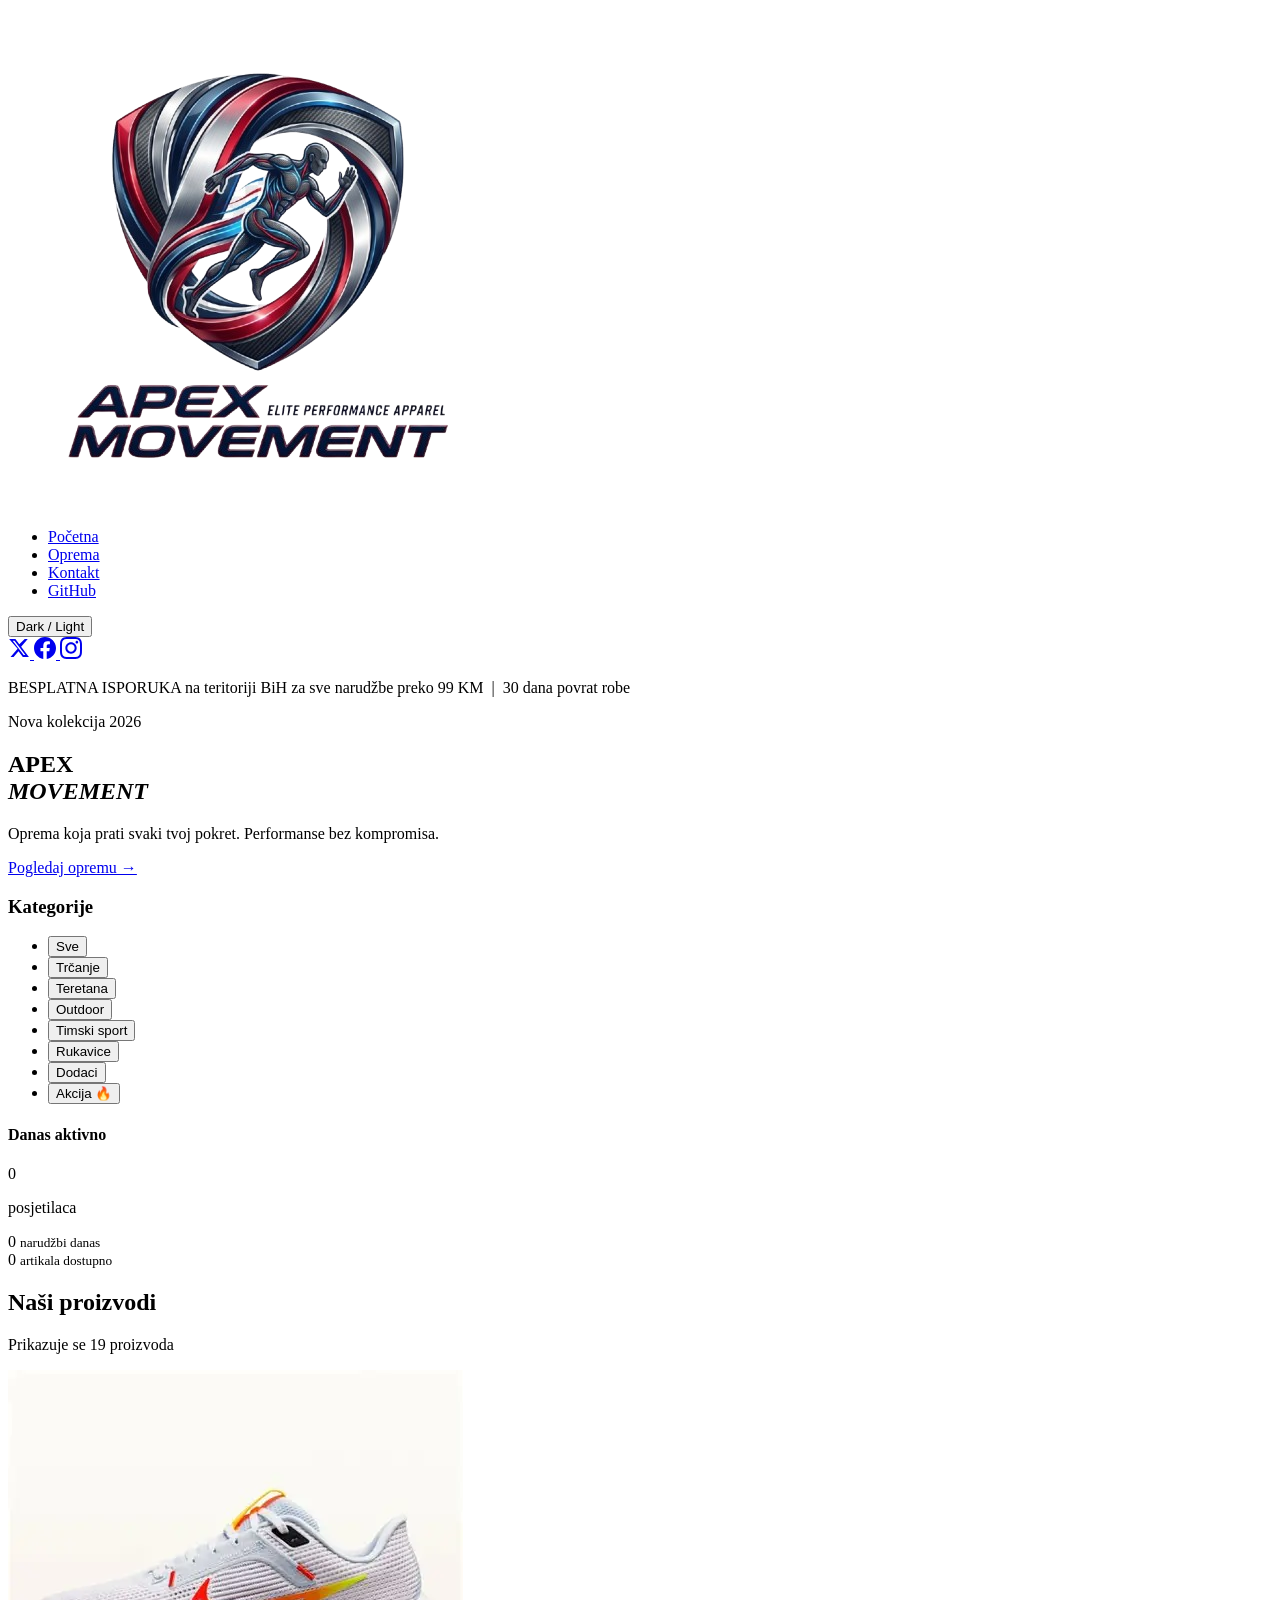
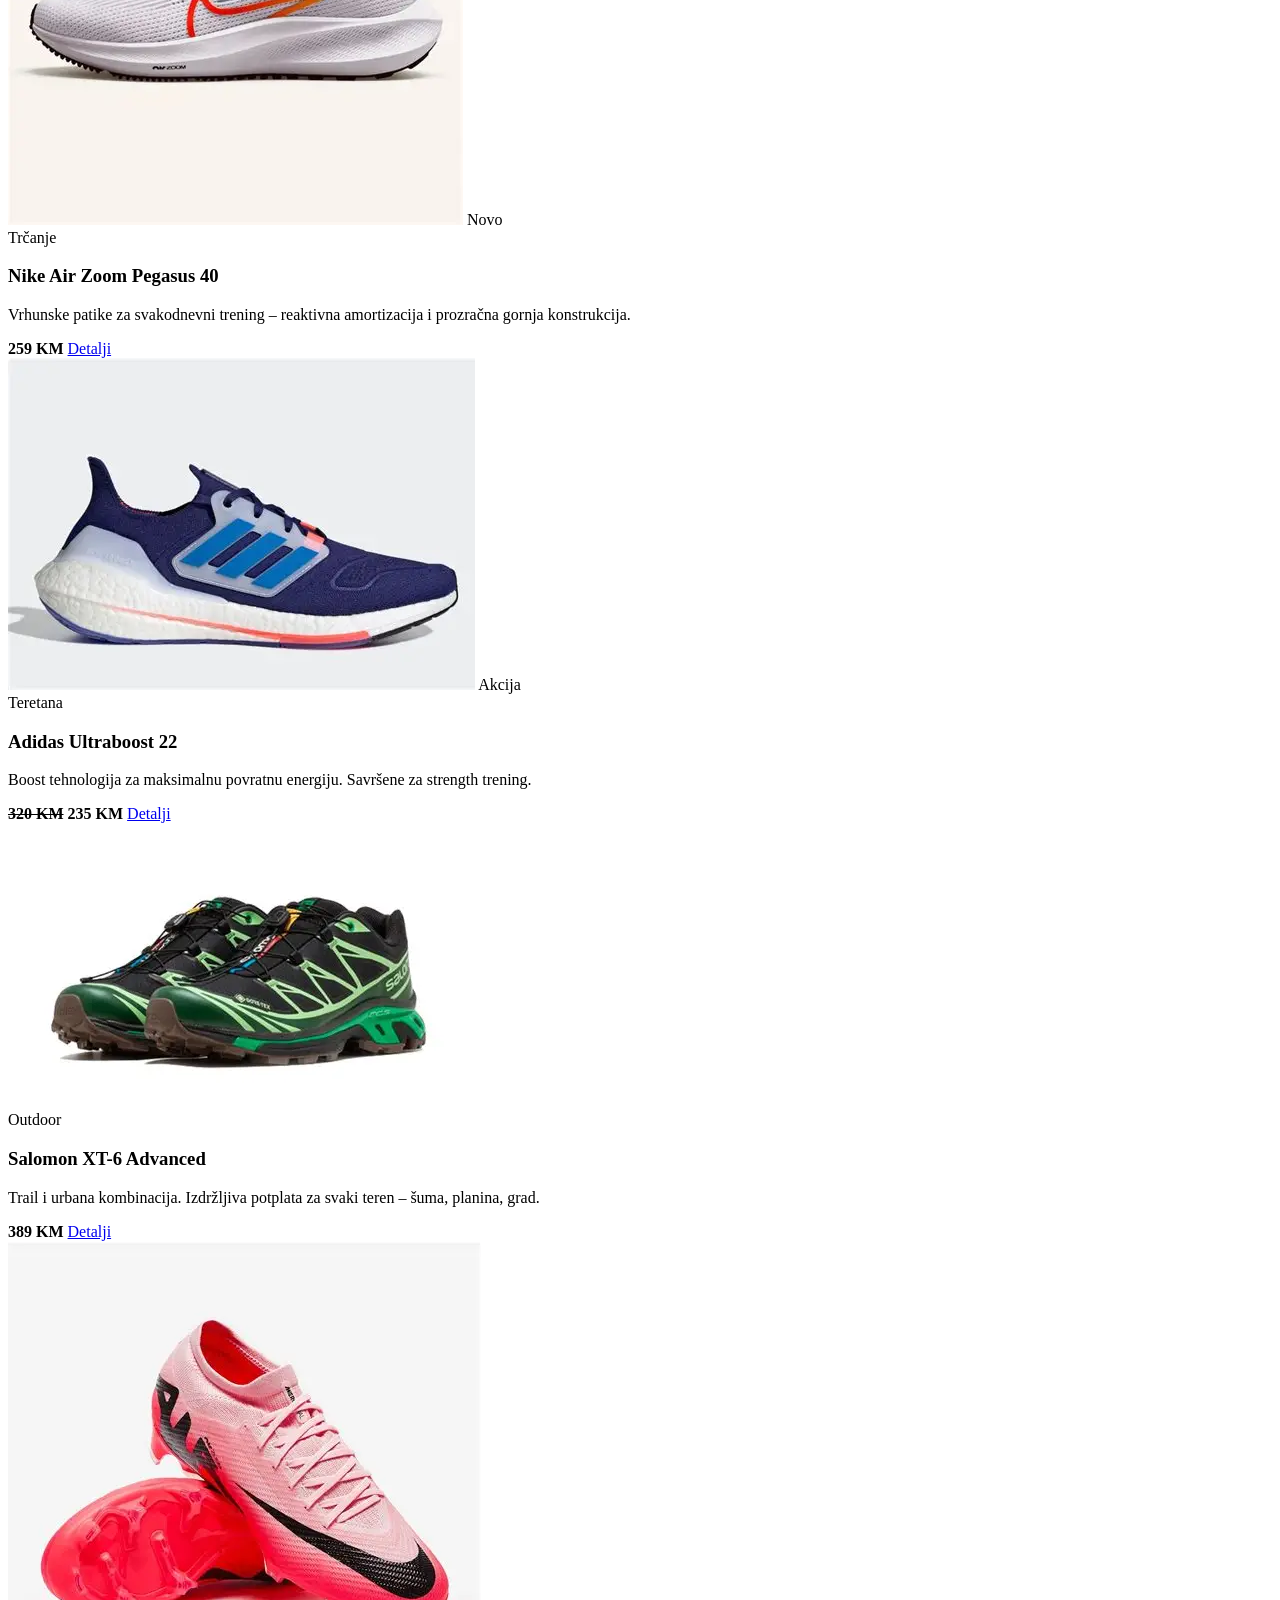
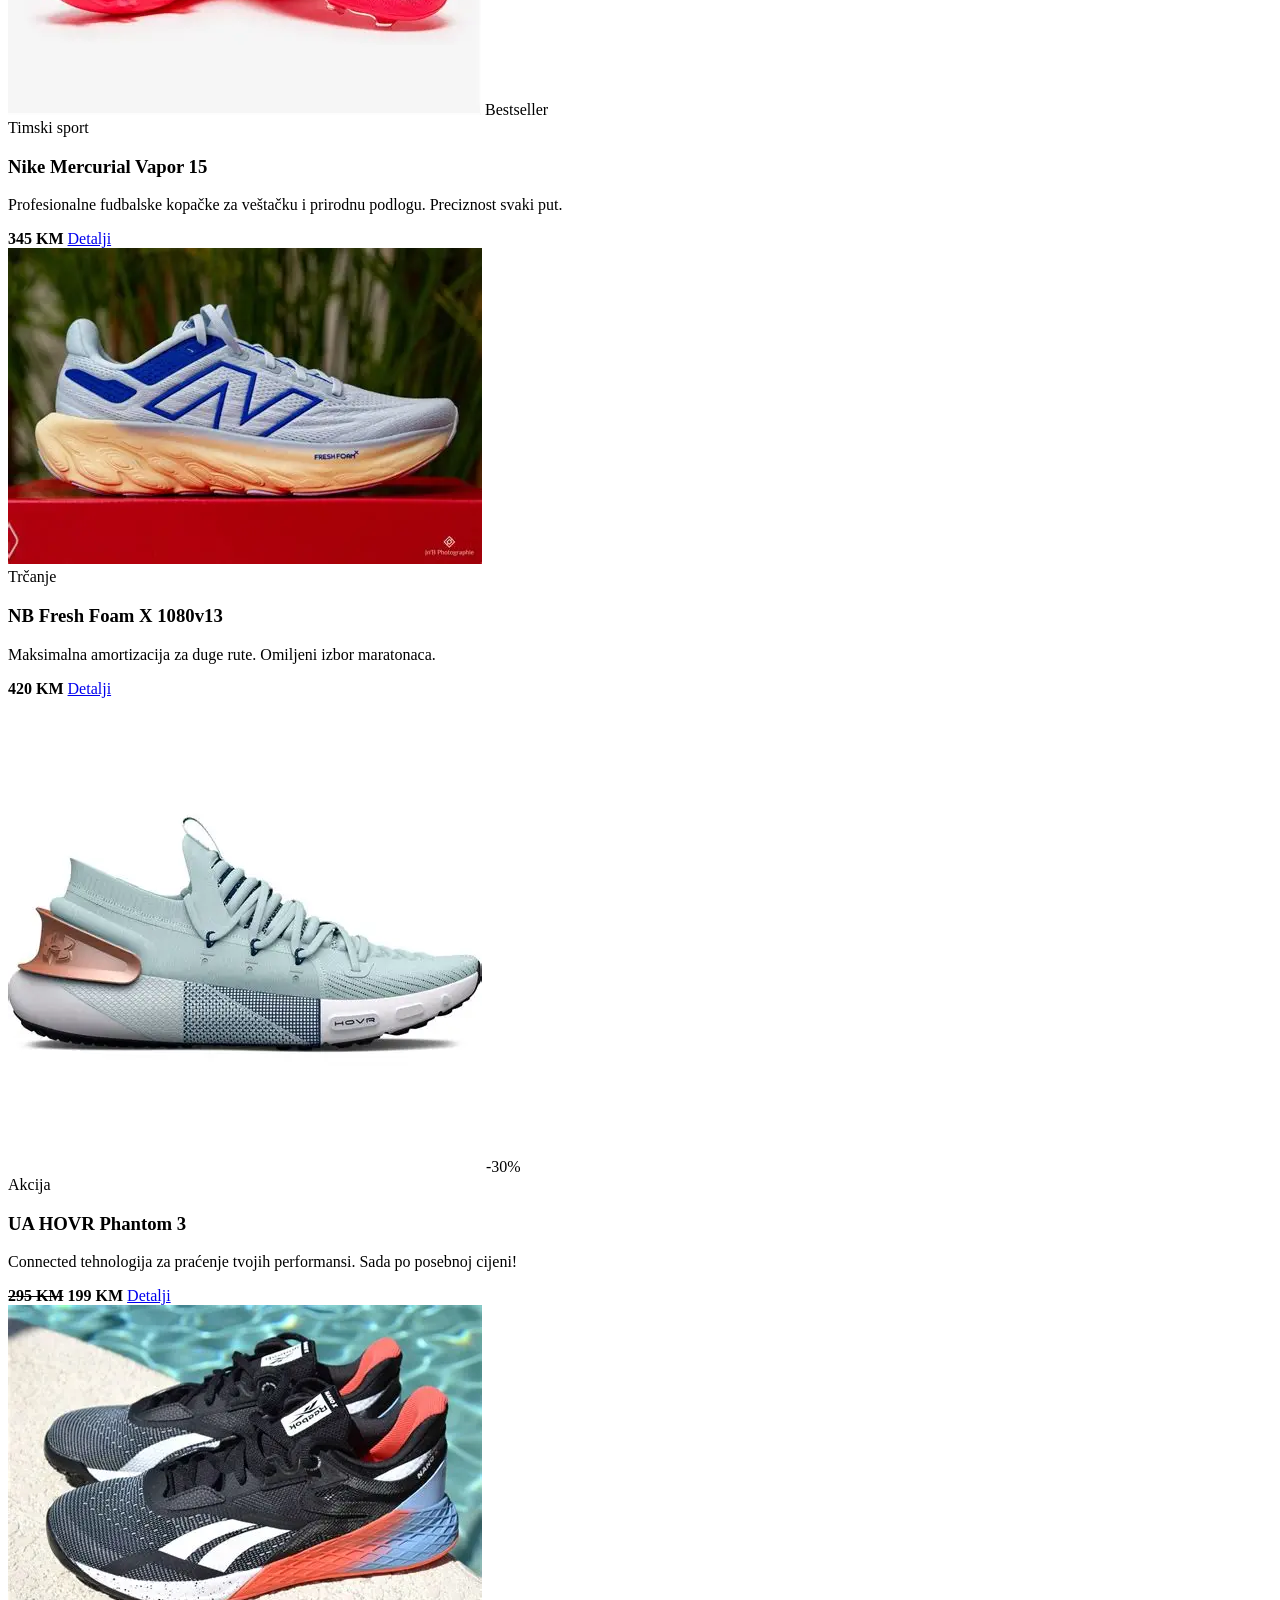
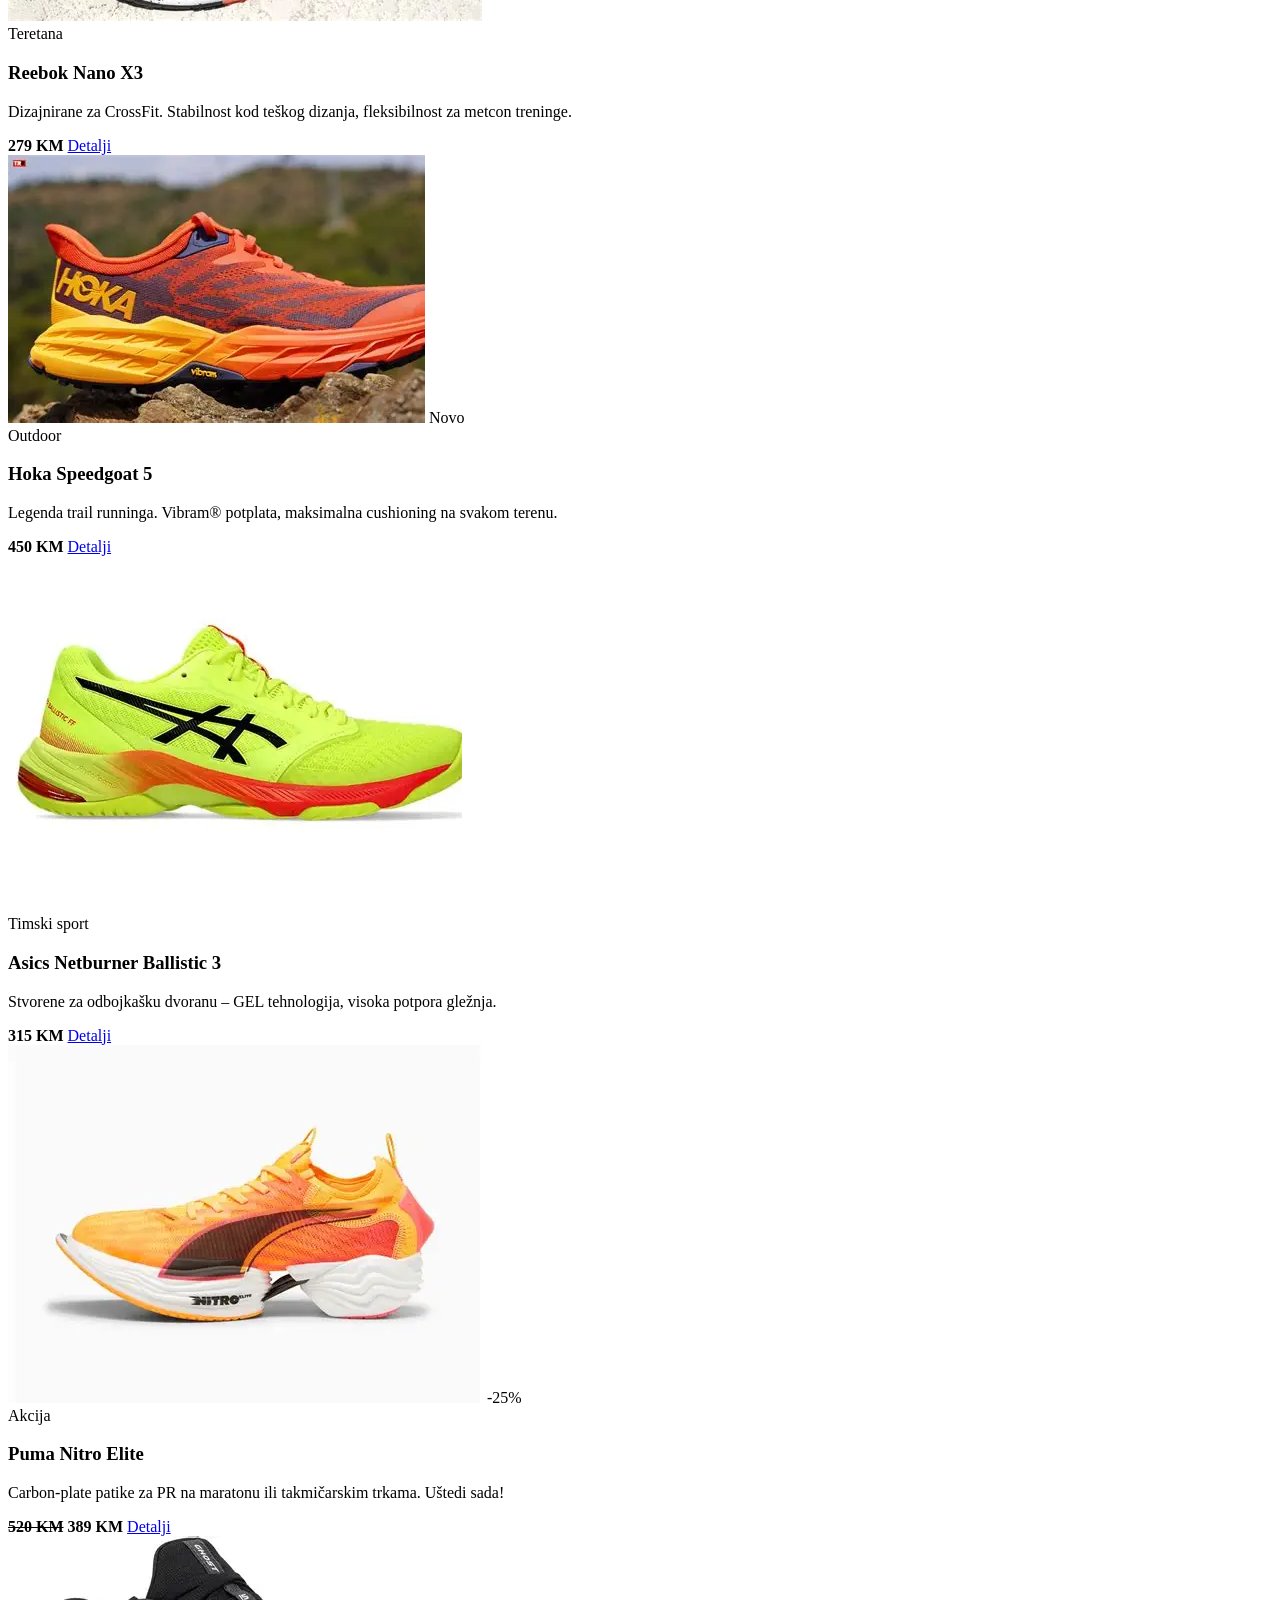
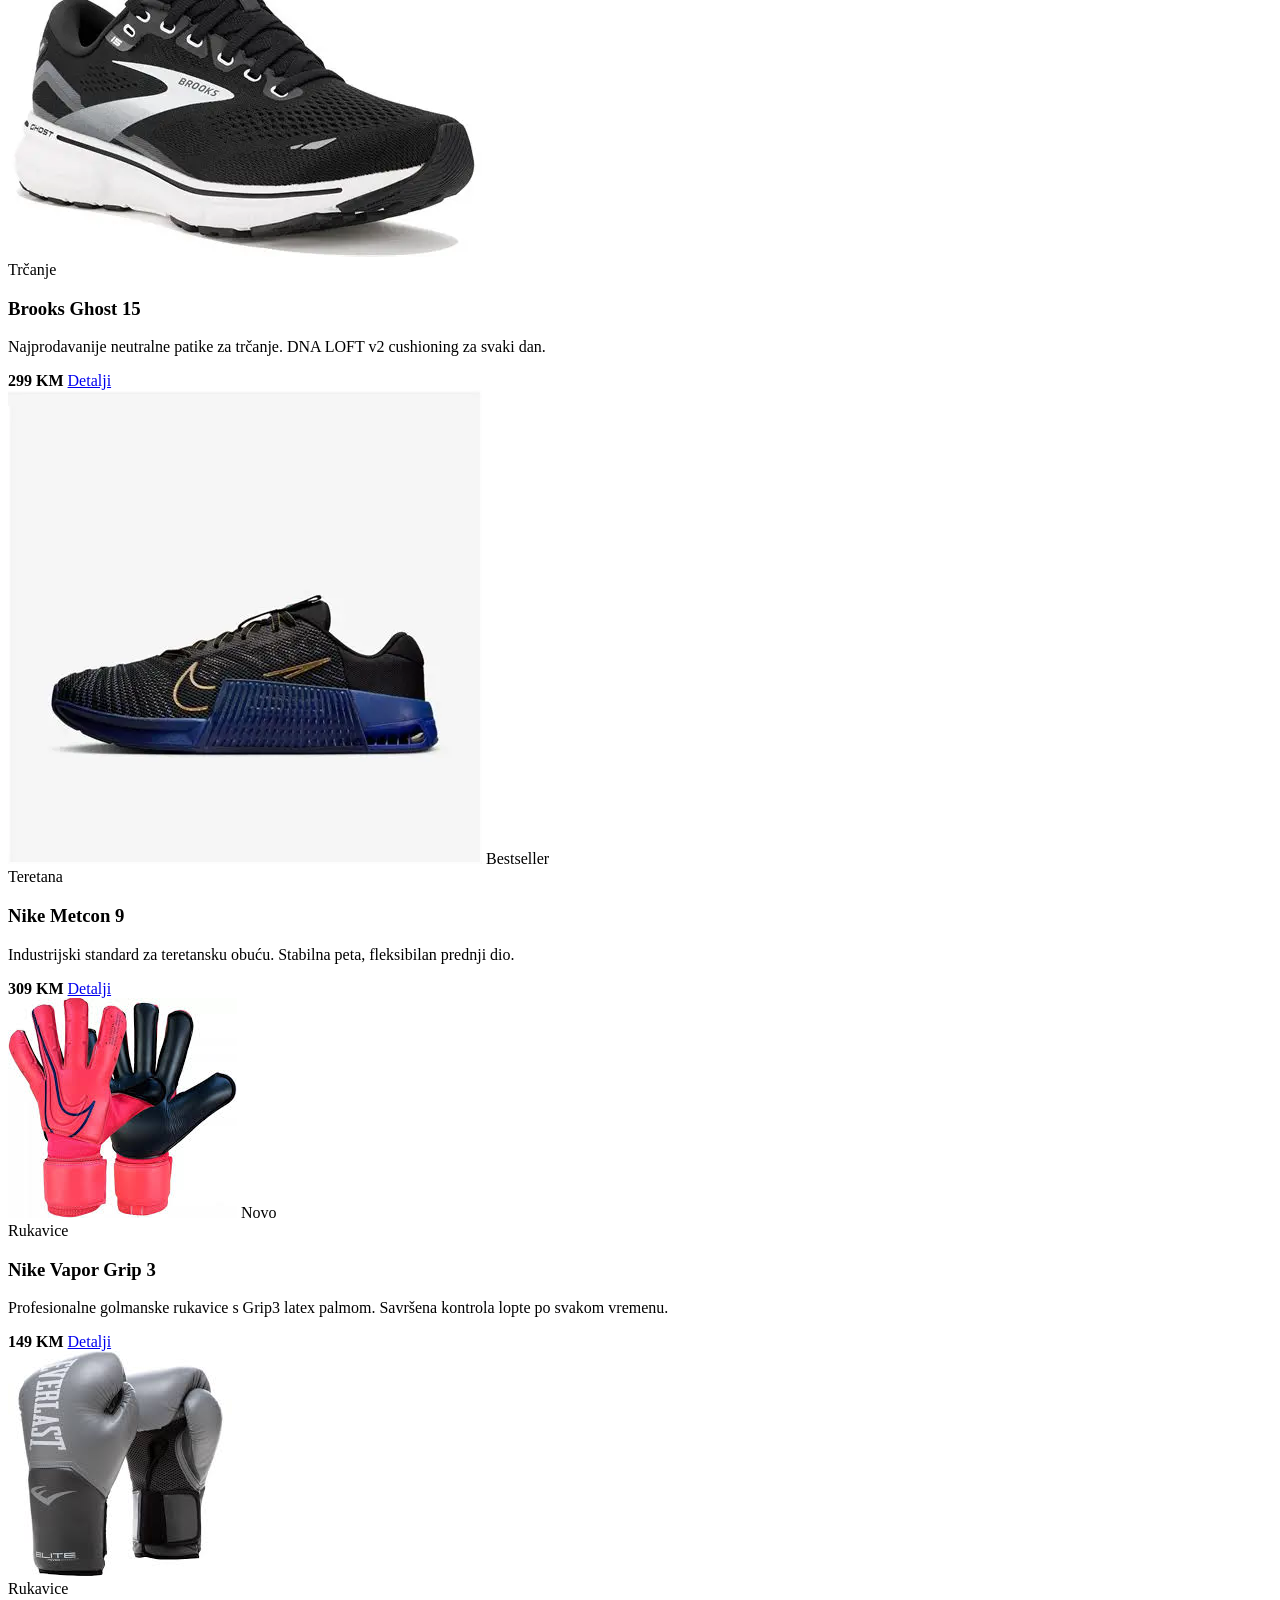
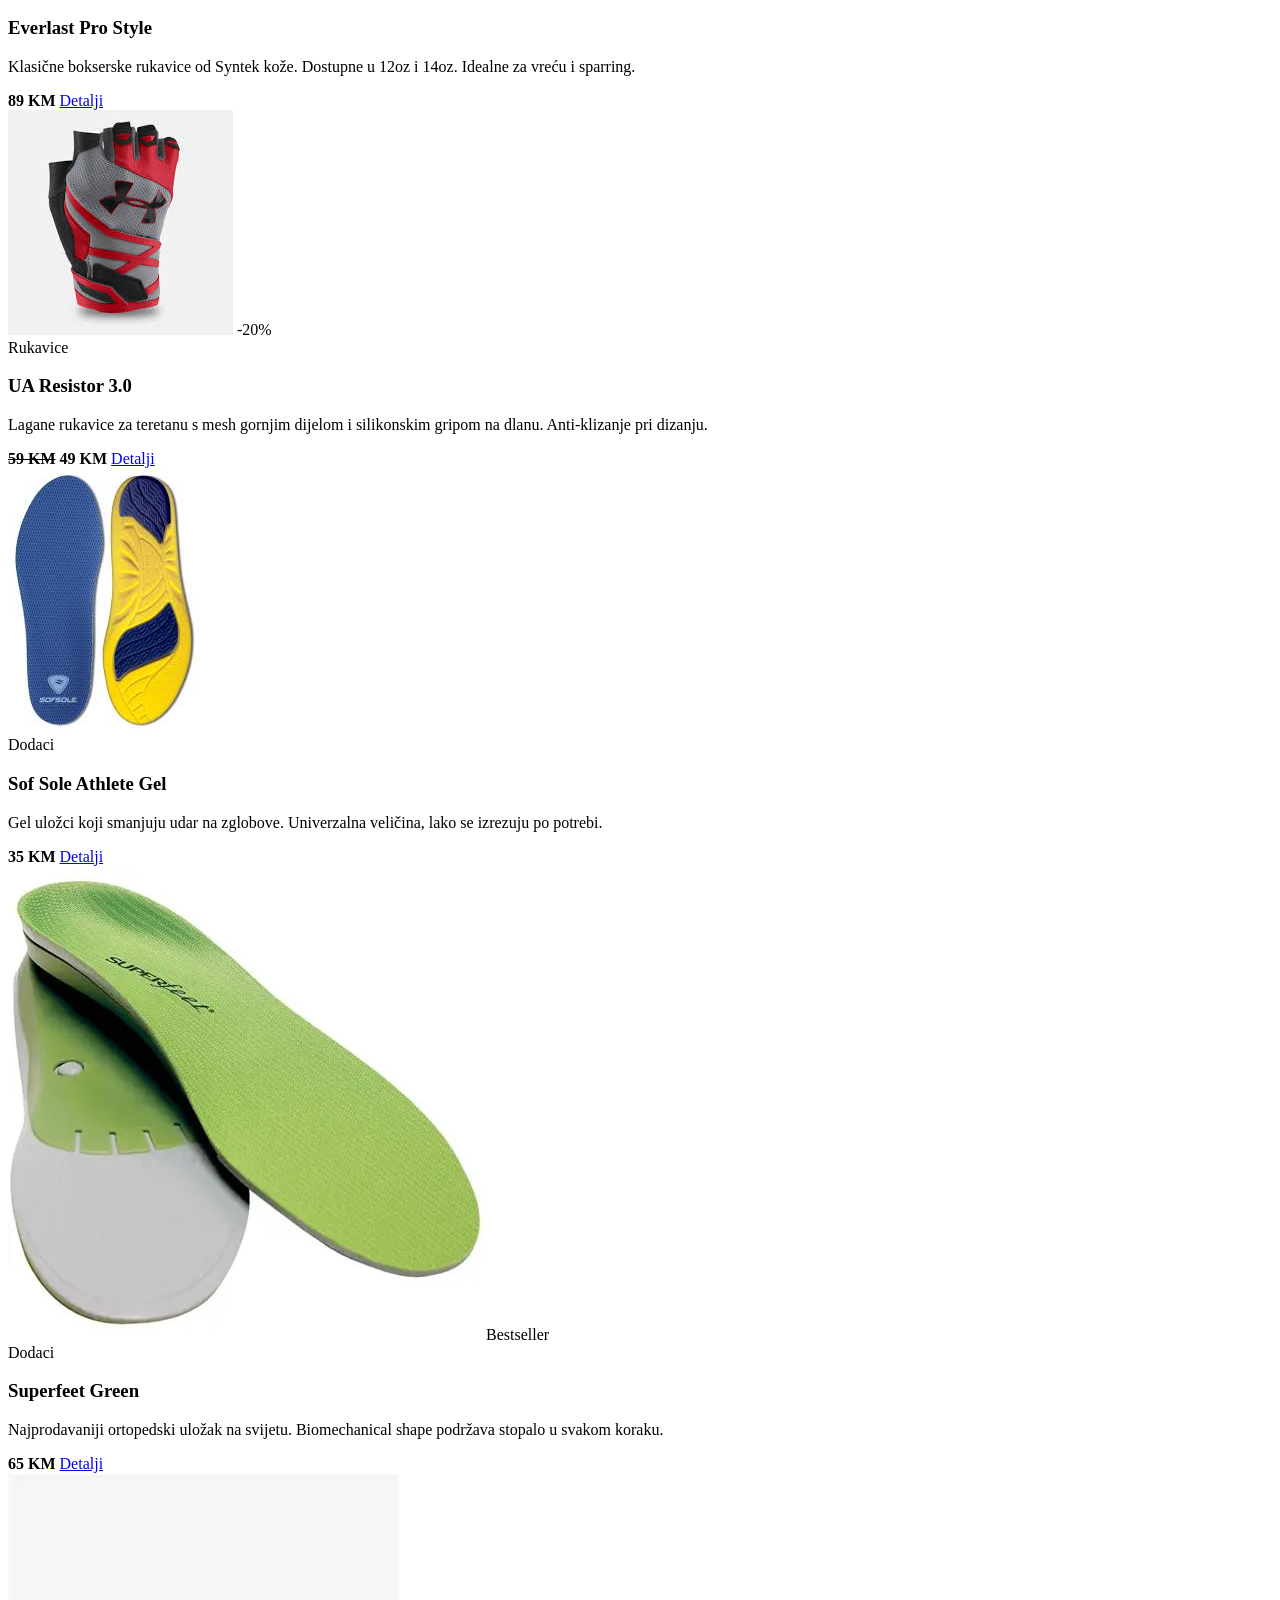
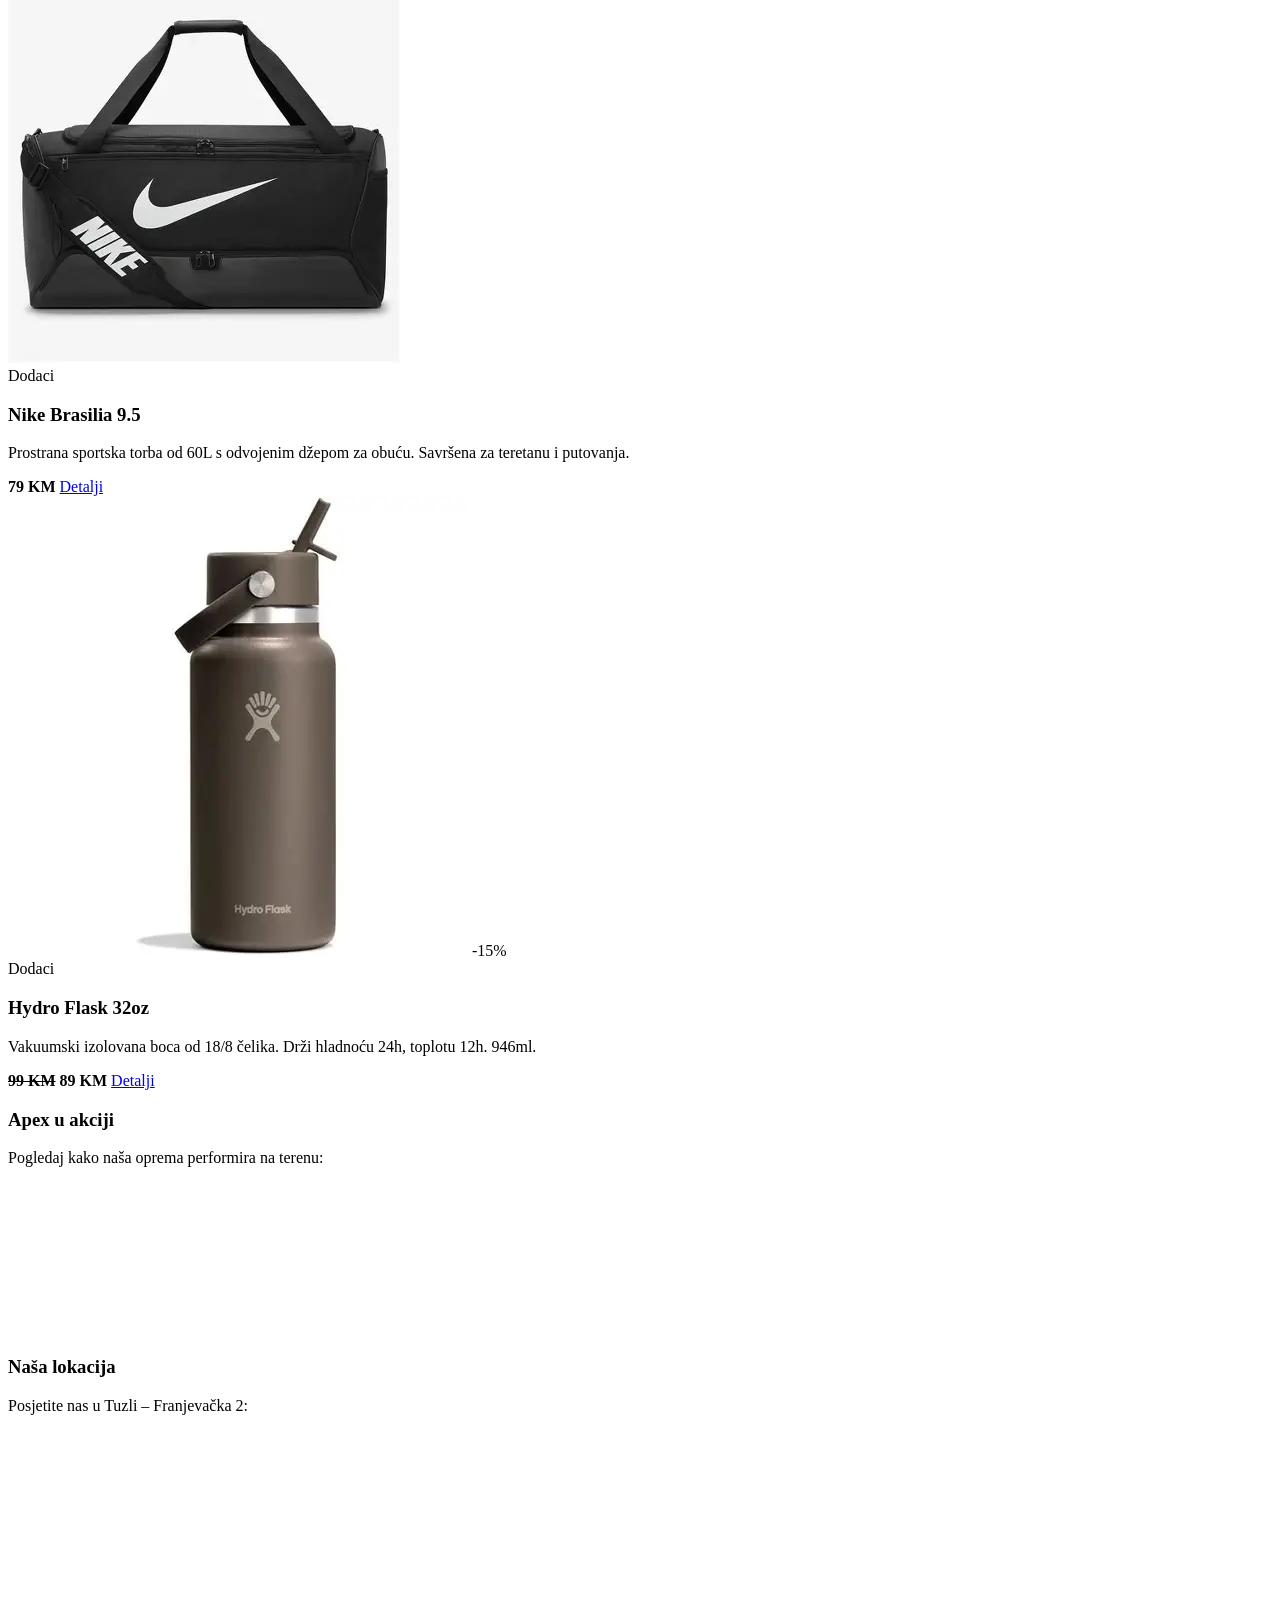
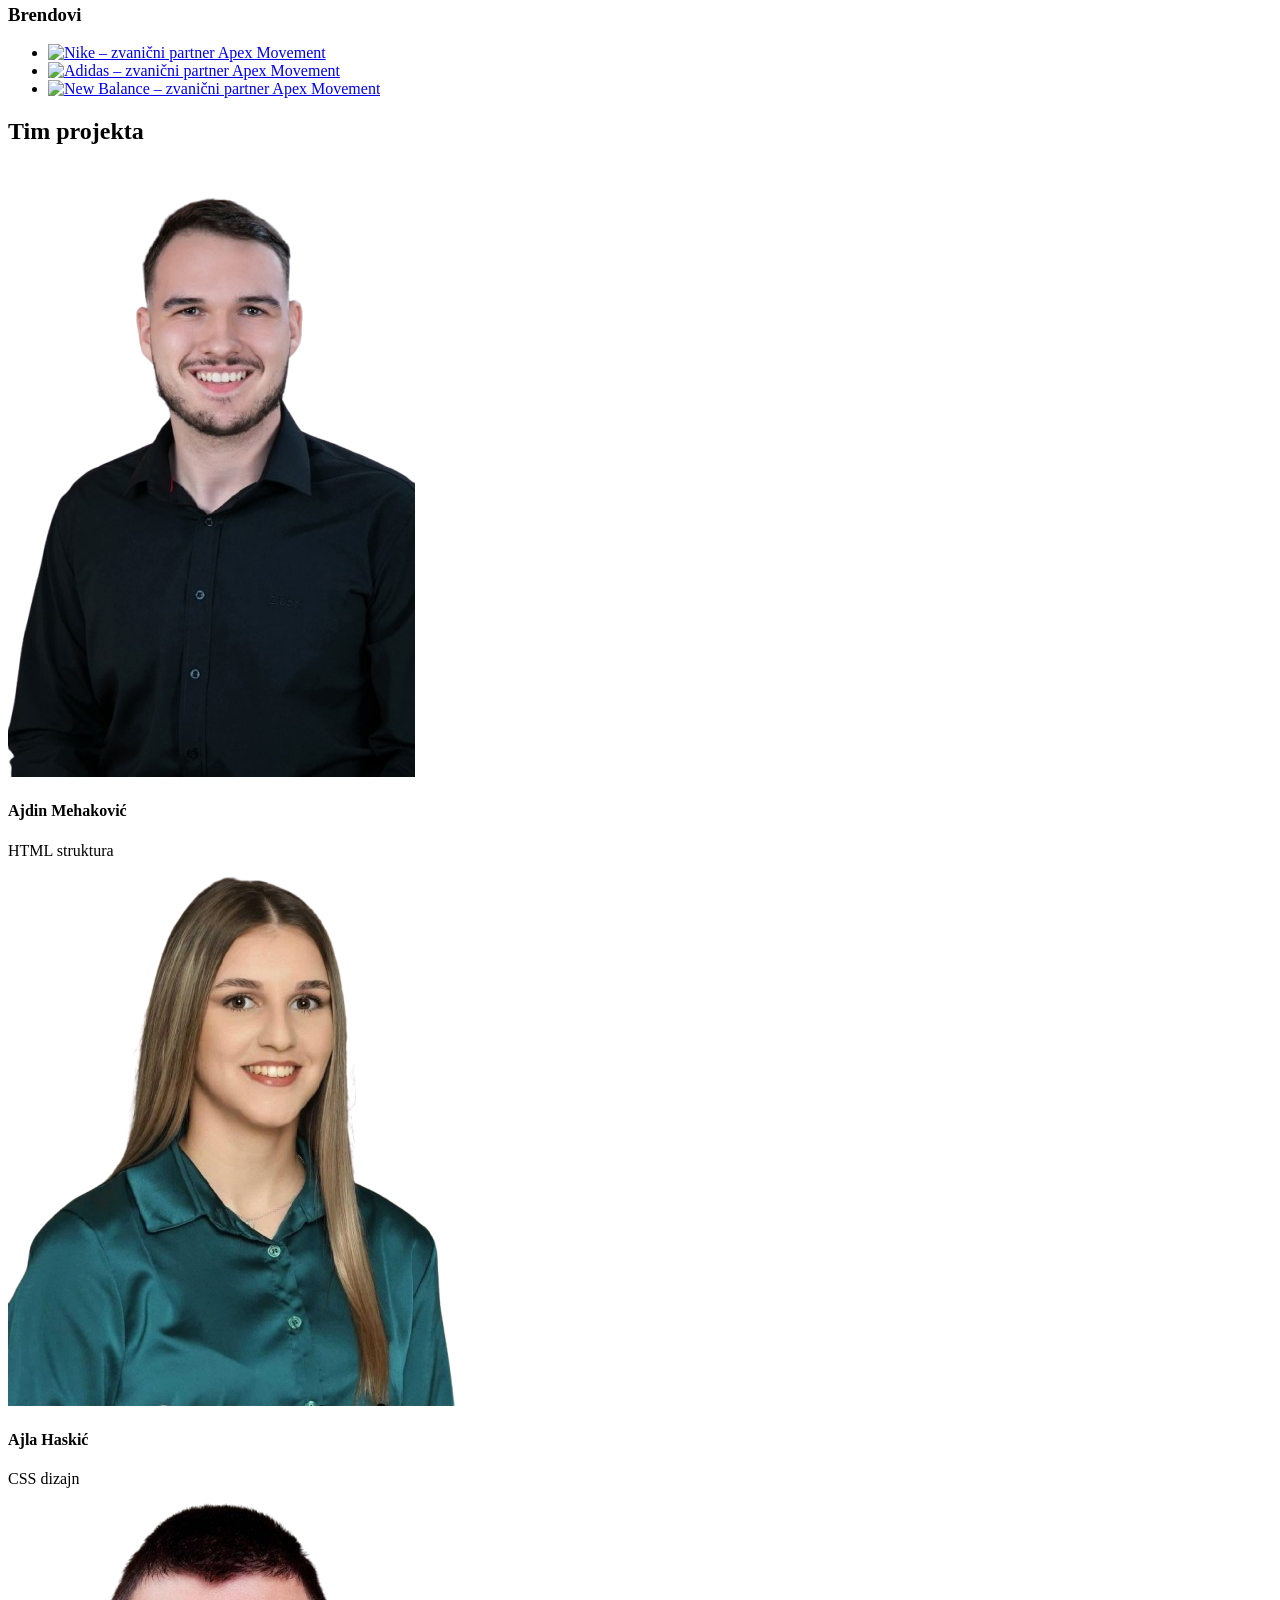
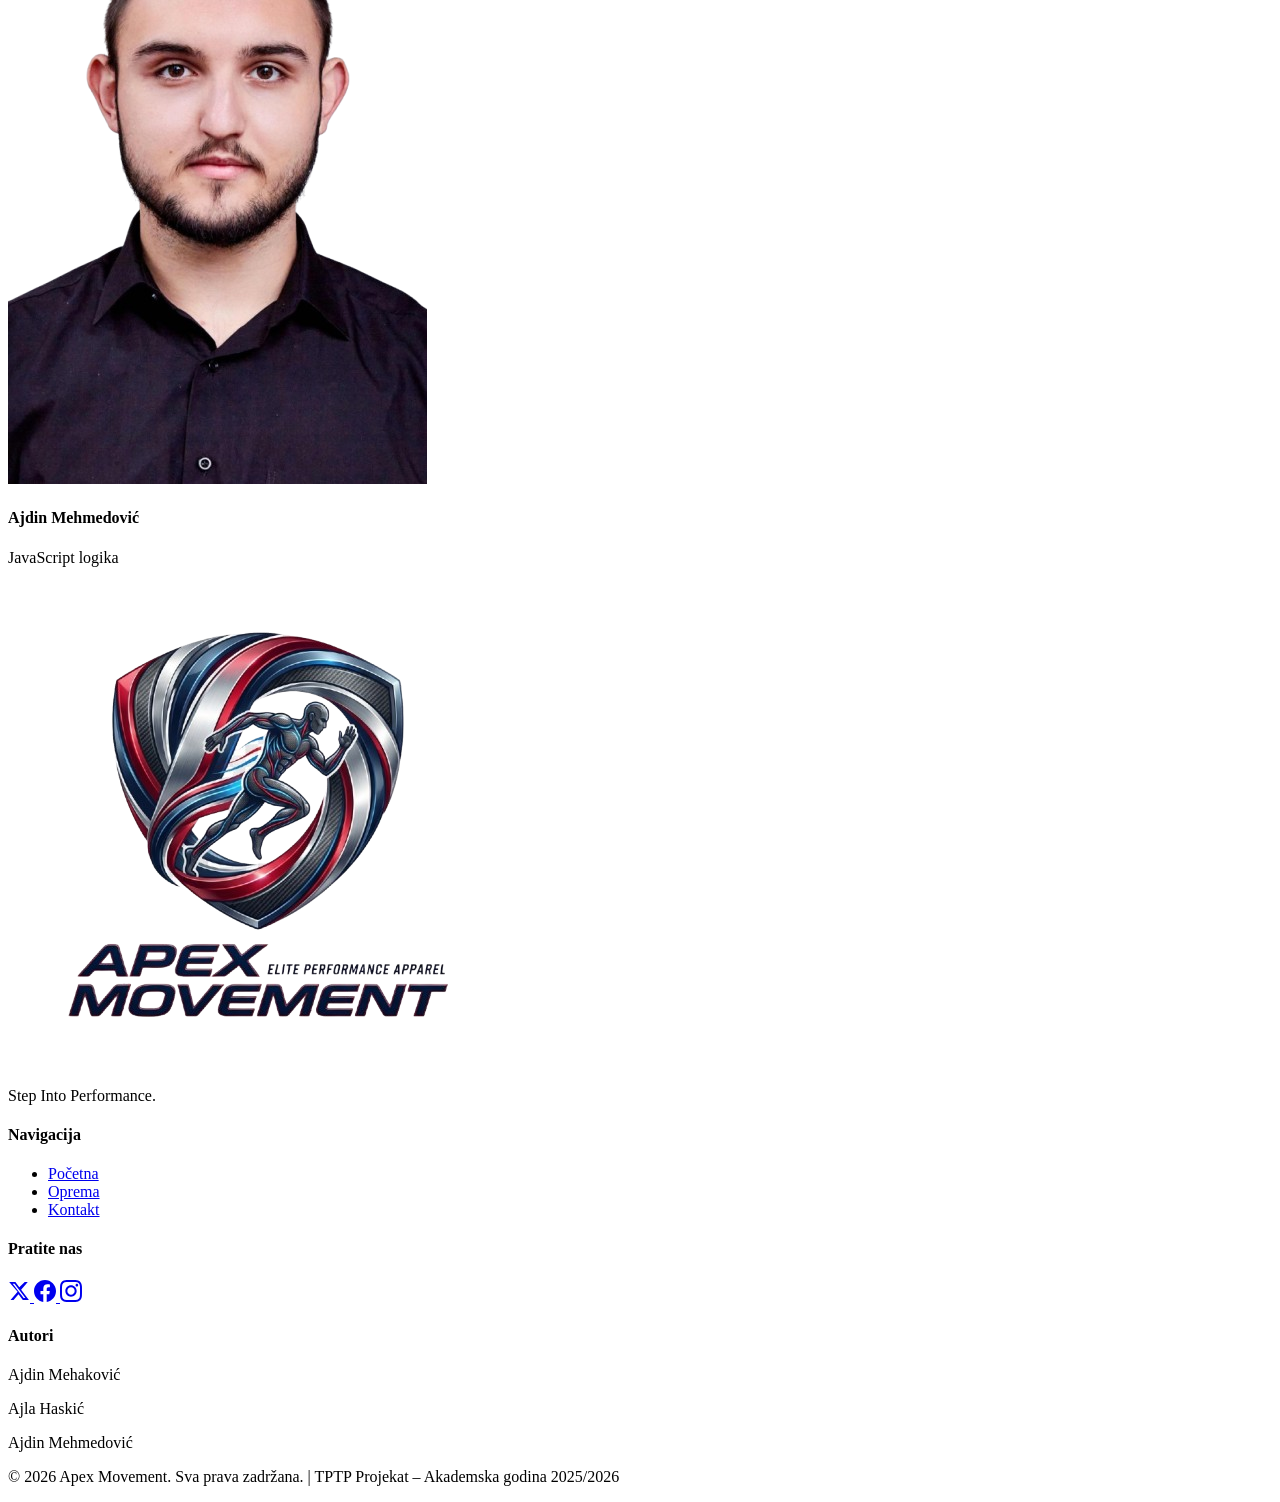
==== index.html @ 63f354a7 "uradjena html stranica index, dodao sam header, footer, kao i glavne kartice sa odgovarajucim slikam" ====
<!DOCTYPE html>
<html lang="bs">
  <head>
    <meta charset="UTF-8" />
    <meta name="viewport" content="width=device-width, initial-scale=1.0" />
    <title>Apex Movement – Sportska Oprema</title>
    <link rel="stylesheet" href="css/tptpstil.css" />
    <link href="https://fonts.googleapis.com/css2?family=Barlow+Condensed:wght@400;600;700;900&family=Barlow:wght@300;400;500&display=swap" rel="stylesheet" />
  </head>
  <body>

    <!-- ===== HEADER ===== -->
<header class="zaglavlje" id="vrh">
  <div class="logo">
    <a href="index.html">
      <img src="images/logo_apex.png" alt="Apex Movement logo – sportska oprema" />
    </a>
  </div>
  <nav class="glavni-meni" aria-label="Glavna navigacija">
    <ul>
      <li><a href="index.html" class="aktivan">Početna</a></li>
      <li><a href="sadrzaj.html">Oprema</a></li>
      <li><a href="kontakti.html">Kontakt</a></li>
      <li><a href="https://github.com/ajdinmehakovic-cpu/Grupa7_TPTP_projekat" target="_blank" rel="noopener" class="github-link">GitHub</a></li>
    </ul>
  </nav>
  <div class="zaglavlje-desno">
    <button id="dark-mode-toggle" aria-label="Prebaci tamni/svjetli mod">Dark / Light</button>
    <!-- HEADER social -->
<div class="social">
  <a href="https://twitter.com" target="_blank" rel="noopener" aria-label="Twitter">
    <svg width="22" height="22" viewBox="0 0 24 24" fill="currentColor"><path d="M18.244 2.25h3.308l-7.227 8.26 8.502 11.24H16.17l-4.714-6.231-5.401 6.231H2.744l7.733-8.835L1.254 2.25H8.08l4.259 5.629L18.244 2.25zm-1.161 17.52h1.833L7.084 4.126H5.117z"/></svg>
  </a>
  <a href="https://www.facebook.com" target="_blank" rel="noopener" aria-label="Facebook">
    <svg width="22" height="22" viewBox="0 0 24 24" fill="currentColor"><path d="M24 12.073C24 5.405 18.627 0 12 0S0 5.405 0 12.073C0 18.1 4.388 23.094 10.125 24v-8.437H7.078v-3.49h3.047V9.41c0-3.025 1.792-4.697 4.533-4.697 1.312 0 2.686.236 2.686.236v2.97h-1.513c-1.491 0-1.956.93-1.956 1.886v2.267h3.328l-.532 3.49h-2.796V24C19.612 23.094 24 18.1 24 12.073z"/></svg>
  </a>
  <a href="https://www.instagram.com" target="_blank" rel="noopener" aria-label="Instagram">
    <svg width="22" height="22" viewBox="0 0 24 24" fill="currentColor"><path d="M12 2.163c3.204 0 3.584.012 4.85.07 3.252.148 4.771 1.691 4.919 4.919.058 1.265.069 1.645.069 4.849 0 3.205-.012 3.584-.069 4.849-.149 3.225-1.664 4.771-4.919 4.919-1.266.058-1.644.07-4.85.07-3.204 0-3.584-.012-4.849-.07-3.26-.149-4.771-1.699-4.919-4.92-.058-1.265-.07-1.644-.07-4.849 0-3.204.013-3.583.07-4.849.149-3.227 1.664-4.771 4.919-4.919 1.266-.057 1.645-.069 4.849-.069zm0-2.163c-3.259 0-3.667.014-4.947.072-4.358.2-6.78 2.618-6.98 6.98-.059 1.281-.073 1.689-.073 4.948 0 3.259.014 3.668.072 4.948.2 4.358 2.618 6.78 6.98 6.98 1.281.058 1.689.072 4.948.072 3.259 0 3.668-.014 4.948-.072 4.354-.2 6.782-2.618 6.979-6.98.059-1.28.073-1.689.073-4.948 0-3.259-.014-3.667-.072-4.947-.196-4.354-2.617-6.78-6.979-6.98-1.281-.059-1.69-.073-4.949-.073zm0 5.838c-3.403 0-6.162 2.759-6.162 6.162s2.759 6.163 6.162 6.163 6.162-2.759 6.162-6.163c0-3.403-2.759-6.162-6.162-6.162zm0 10.162c-2.209 0-4-1.79-4-4 0-2.209 1.791-4 4-4s4 1.791 4 4c0 2.21-1.791 4-4 4zm6.406-11.845c-.796 0-1.441.645-1.441 1.44s.645 1.44 1.441 1.44c.795 0 1.439-.645 1.439-1.44s-.644-1.44-1.439-1.44z"/></svg>
  </a>
</div>
  </div>
</header>

    <!-- ===== ISPORUKA BANNER ===== -->
    <div class="isporuka" role="banner">
      <p> BESPLATNA ISPORUKA na teritoriji BiH za sve narudžbe preko 99 KM &nbsp;|&nbsp; 30 dana povrat robe</p>
    </div>

    <!-- ===== HERO ===== -->
    <section class="hero" aria-label="Hero sekcija">
      <div class="hero-tekst">
        <span class="hero-tag">Nova kolekcija 2026</span>
        <h1>APEX<br /><em>MOVEMENT</em></h1>
        <p>Oprema koja prati svaki tvoj pokret. Performanse bez kompromisa.</p>
        <a href="sadrzaj.html" class="btn-primarni">Pogledaj opremu →</a>
      </div>
    </section>

    <!-- ===== GLAVNI SADRŽAJ ===== -->
    <div class="glavni-sadrzaj">

      <!-- ===== SEKUNDARNA NAVIGACIJA / FILTERI ===== -->
      <nav class="sekundarna-nav" aria-label="Filtriranje po kategoriji">
        <h3>Kategorije</h3>
        <ul>
          <li><button class="filter-btn aktivan-filter" data-filter="sve">Sve</button></li>
          <li><button class="filter-btn" data-filter="trcanje">Trčanje</button></li>
          <li><button class="filter-btn" data-filter="teretana">Teretana</button></li>
          <li><button class="filter-btn" data-filter="outdoor">Outdoor</button></li>
          <li><button class="filter-btn" data-filter="timski">Timski sport</button></li>
          <li><button class="filter-btn" data-filter="rukavice">Rukavice</button></li>
          <li><button class="filter-btn" data-filter="dodaci">Dodaci</button></li>
          <li><button class="filter-btn" data-filter="akcija">Akcija 🔥</button></li>
        </ul>

        <!-- Interaktivna statistika – dinamički element -->
        <div class="statistika-box">
          <h4>Danas aktivno</h4>
          <div class="stat-brojac" id="posjetilaca-brojac">0</div>
          <p class="stat-label">posjetilaca</p>
          <div class="stat-item">
            <span id="narudzbi-danas">0</span>
            <small>narudžbi danas</small>
          </div>
          <div class="stat-item">
            <span id="dostupno-artikala">0</span>
            <small>artikala dostupno</small>
          </div>
        </div>
      </nav>

      <!-- ===== MAIN – KARTICE PROIZVODA ===== -->
      <main class="main-sadrzaj" aria-label="Lista proizvoda">
        <div class="kartice-zaglavlje">
          <h2>Naši proizvodi</h2>
          <p id="broj-prikazanih">Prikazuje se <span id="broj">19</span> proizvoda</p>
        </div>

        <div class="kartice-grid" id="kartice-grid">

          <!-- Kartica 1 -->
          <article class="kartica" data-kategorija="trcanje">
            <div class="kartica-slika">
              <img src="images/proizvod1.jpg" alt="Nike Air Zoom Pegasus 40 – patike za trčanje" loading="lazy" />
              <span class="kartica-badge">Novo</span>
            </div>
            <div class="kartica-info">
              <span class="kartica-kategorija">Trčanje</span>
              <h3>Nike Air Zoom Pegasus 40</h3>
              <p>Vrhunske patike za svakodnevni trening – reaktivna amortizacija i prozračna gornja konstrukcija.</p>
              <div class="kartica-footer">
                <strong class="cijena">259 KM</strong>
                <a href="sadrzaj.html" class="btn-kartica">Detalji</a>
              </div>
            </div>
          </article>

          <!-- Kartica 2 -->
          <article class="kartica" data-kategorija="teretana">
            <div class="kartica-slika">
              <img src="images/proizvod2.jpg" alt="Adidas Ultraboost 22 – patike za teretanu" loading="lazy" />
              <span class="kartica-badge badge-akcija">Akcija</span>
            </div>
            <div class="kartica-info">
              <span class="kartica-kategorija">Teretana</span>
              <h3>Adidas Ultraboost 22</h3>
              <p>Boost tehnologija za maksimalnu povratnu energiju. Savršene za strength trening.</p>
              <div class="kartica-footer">
                <strong class="cijena"><del>320 KM</del> 235 KM</strong>
                <a href="sadrzaj.html" class="btn-kartica">Detalji</a>
              </div>
            </div>
          </article>

          <!-- Kartica 3 -->
          <article class="kartica" data-kategorija="outdoor">
            <div class="kartica-slika">
              <img src="images/proizvod3.jpg" alt="Salomon XT-6 Advanced – outdoor patike" loading="lazy" />
            </div>
            <div class="kartica-info">
              <span class="kartica-kategorija">Outdoor</span>
              <h3>Salomon XT-6 Advanced</h3>
              <p>Trail i urbana kombinacija. Izdržljiva potplata za svaki teren – šuma, planina, grad.</p>
              <div class="kartica-footer">
                <strong class="cijena">389 KM</strong>
                <a href="sadrzaj.html" class="btn-kartica">Detalji</a>
              </div>
            </div>
          </article>

          <!-- Kartica 4 -->
          <article class="kartica" data-kategorija="timski">
            <div class="kartica-slika">
              <img src="images/proizvod4.jpg" alt="Nike Mercurial Vapor 15 – fudbalske kopačke" loading="lazy" />
              <span class="kartica-badge">Bestseller</span>
            </div>
            <div class="kartica-info">
              <span class="kartica-kategorija">Timski sport</span>
              <h3>Nike Mercurial Vapor 15</h3>
              <p>Profesionalne fudbalske kopačke za veštačku i prirodnu podlogu. Preciznost svaki put.</p>
              <div class="kartica-footer">
                <strong class="cijena">345 KM</strong>
                <a href="sadrzaj.html" class="btn-kartica">Detalji</a>
              </div>
            </div>
          </article>

          <!-- Kartica 5 -->
          <article class="kartica" data-kategorija="trcanje">
            <div class="kartica-slika">
              <img src="images/proizvod5.jpg" alt="New Balance Fresh Foam X 1080v13 – trčanje" loading="lazy" />
            </div>
            <div class="kartica-info">
              <span class="kartica-kategorija">Trčanje</span>
              <h3>NB Fresh Foam X 1080v13</h3>
              <p>Maksimalna amortizacija za duge rute. Omiljeni izbor maratonaca.</p>
              <div class="kartica-footer">
                <strong class="cijena">420 KM</strong>
                <a href="sadrzaj.html" class="btn-kartica">Detalji</a>
              </div>
            </div>
          </article>

          <!-- Kartica 6 -->
          <article class="kartica" data-kategorija="akcija">
            <div class="kartica-slika">
              <img src="images/proizvod6.jpg" alt="Under Armour HOVR Phantom 3 – sportske patike na akciji" loading="lazy" />
              <span class="kartica-badge badge-akcija">-30%</span>
            </div>
            <div class="kartica-info">
              <span class="kartica-kategorija">Akcija</span>
              <h3>UA HOVR Phantom 3</h3>
              <p>Connected tehnologija za praćenje tvojih performansi. Sada po posebnoj cijeni!</p>
              <div class="kartica-footer">
                <strong class="cijena"><del>295 KM</del> 199 KM</strong>
                <a href="sadrzaj.html" class="btn-kartica">Detalji</a>
              </div>
            </div>
          </article>

          <!-- Kartica 7 -->
          <article class="kartica" data-kategorija="teretana">
            <div class="kartica-slika">
              <img src="images/proizvod7.jpg" alt="Reebok Nano X3 – CrossFit patike" loading="lazy" />
            </div>
            <div class="kartica-info">
              <span class="kartica-kategorija">Teretana</span>
              <h3>Reebok Nano X3</h3>
              <p>Dizajnirane za CrossFit. Stabilnost kod teškog dizanja, fleksibilnost za metcon treninge.</p>
              <div class="kartica-footer">
                <strong class="cijena">279 KM</strong>
                <a href="sadrzaj.html" class="btn-kartica">Detalji</a>
              </div>
            </div>
          </article>

          <!-- Kartica 8 -->
          <article class="kartica" data-kategorija="outdoor">
            <div class="kartica-slika">
              <img src="images/proizvod8.jpg" alt="Hoka Speedgoat 5 – trail running patike" loading="lazy" />
              <span class="kartica-badge">Novo</span>
            </div>
            <div class="kartica-info">
              <span class="kartica-kategorija">Outdoor</span>
              <h3>Hoka Speedgoat 5</h3>
              <p>Legenda trail runninga. Vibram® potplata, maksimalna cushioning na svakom terenu.</p>
              <div class="kartica-footer">
                <strong class="cijena">450 KM</strong>
                <a href="sadrzaj.html" class="btn-kartica">Detalji</a>
              </div>
            </div>
          </article>

          <!-- Kartica 9 -->
          <article class="kartica" data-kategorija="timski">
            <div class="kartica-slika">
              <img src="images/proizvod9.jpg" alt="Asics Gel-Netburner Ballistic 3 – odbojkaške patike" loading="lazy" />
            </div>
            <div class="kartica-info">
              <span class="kartica-kategorija">Timski sport</span>
              <h3>Asics Netburner Ballistic 3</h3>
              <p>Stvorene za odbojkašku dvoranu – GEL tehnologija, visoka potpora gležnja.</p>
              <div class="kartica-footer">
                <strong class="cijena">315 KM</strong>
                <a href="sadrzaj.html" class="btn-kartica">Detalji</a>
              </div>
            </div>
          </article>

          <!-- Kartica 10 -->
          <article class="kartica" data-kategorija="akcija">
            <div class="kartica-slika">
              <img src="images/proizvod10.jpg" alt="Puma Nitro Elite – trkačke patike na sniženju" loading="lazy" />
              <span class="kartica-badge badge-akcija">-25%</span>
            </div>
            <div class="kartica-info">
              <span class="kartica-kategorija">Akcija</span>
              <h3>Puma Nitro Elite</h3>
              <p>Carbon-plate patike za PR na maratonu ili takmičarskim trkama. Uštedi sada!</p>
              <div class="kartica-footer">
                <strong class="cijena"><del>520 KM</del> 389 KM</strong>
                <a href="sadrzaj.html" class="btn-kartica">Detalji</a>
              </div>
            </div>
          </article>

          <!-- Kartica 11 -->
          <article class="kartica" data-kategorija="trcanje">
            <div class="kartica-slika">
              <img src="images/proizvod11.jpg" alt="Brooks Ghost 15 – neutralne trkačke patike" loading="lazy" />
            </div>
            <div class="kartica-info">
              <span class="kartica-kategorija">Trčanje</span>
              <h3>Brooks Ghost 15</h3>
              <p>Najprodavanije neutralne patike za trčanje. DNA LOFT v2 cushioning za svaki dan.</p>
              <div class="kartica-footer">
                <strong class="cijena">299 KM</strong>
                <a href="sadrzaj.html" class="btn-kartica">Detalji</a>
              </div>
            </div>
          </article>

          <!-- Kartica 12 -->
          <article class="kartica" data-kategorija="teretana">
            <div class="kartica-slika">
              <img src="images/proizvod12.jpg" alt="Nike Metcon 9 – patike za funkcionalni trening" loading="lazy" />
              <span class="kartica-badge">Bestseller</span>
            </div>
            <div class="kartica-info">
              <span class="kartica-kategorija">Teretana</span>
              <h3>Nike Metcon 9</h3>
              <p>Industrijski standard za teretansku obuću. Stabilna peta, fleksibilan prednji dio.</p>
              <div class="kartica-footer">
                <strong class="cijena">309 KM</strong>
                <a href="sadrzaj.html" class="btn-kartica">Detalji</a>
              </div>
            </div>
          </article>

          <!-- Kartica 13 – GOLMANSKE RUKAVICE -->
          <article class="kartica" data-kategorija="rukavice">
            <div class="kartica-slika">
              <img src="images/rukavice_golmanske.jpg" alt="Nike Vapor Grip 3 – golmanske rukavice crveno-crne" loading="lazy" />
              <span class="kartica-badge">Novo</span>
            </div>
            <div class="kartica-info">
              <span class="kartica-kategorija">Rukavice</span>
              <h3>Nike Vapor Grip 3</h3>
              <p>Profesionalne golmanske rukavice s Grip3 latex palmom. Savršena kontrola lopte po svakom vremenu.</p>
              <div class="kartica-footer">
                <strong class="cijena">149 KM</strong>
                <a href="sadrzaj.html" class="btn-kartica">Detalji</a>
              </div>
            </div>
          </article>

          <!-- Kartica 14 – BOKSERSKE RUKAVICE -->
          <article class="kartica" data-kategorija="rukavice">
            <div class="kartica-slika">
              <img src="images/rukavice_bokserske.jpg" alt="Everlast Pro Style – bokserske rukavice crvene 12oz" loading="lazy" />
            </div>
            <div class="kartica-info">
              <span class="kartica-kategorija">Rukavice</span>
              <h3>Everlast Pro Style</h3>
              <p>Klasične bokserske rukavice od Syntek kože. Dostupne u 12oz i 14oz. Idealne za vreću i sparring.</p>
              <div class="kartica-footer">
                <strong class="cijena">89 KM</strong>
                <a href="sadrzaj.html" class="btn-kartica">Detalji</a>
              </div>
            </div>
          </article>

          <!-- Kartica 15 – RUKAVICE ZA TERETANU -->
          <article class="kartica" data-kategorija="rukavice">
            <div class="kartica-slika">
              <img src="images/rukavice_teretana.jpg" alt="Under Armour Resistor 3.0 – rukavice za teretanu crne" loading="lazy" />
              <span class="kartica-badge badge-akcija">-20%</span>
            </div>
            <div class="kartica-info">
              <span class="kartica-kategorija">Rukavice</span>
              <h3>UA Resistor 3.0</h3>
              <p>Lagane rukavice za teretanu s mesh gornjim dijelom i silikonskim gripom na dlanu. Anti-klizanje pri dizanju.</p>
              <div class="kartica-footer">
                <strong class="cijena"><del>59 KM</del> 49 KM</strong>
                <a href="sadrzaj.html" class="btn-kartica">Detalji</a>
              </div>
            </div>
          </article>

          <!-- Kartica 16 – GEL ULOŽCI -->
          <article class="kartica" data-kategorija="dodaci">
            <div class="kartica-slika">
              <img src="images/ulozci_gel.jpg" alt="Sof Sole Athlete – gel uložci za sportske patike" loading="lazy" />
            </div>
            <div class="kartica-info">
              <span class="kartica-kategorija">Dodaci</span>
              <h3>Sof Sole Athlete Gel</h3>
              <p>Gel uložci koji smanjuju udar na zglobove. Univerzalna veličina, lako se izrezuju po potrebi.</p>
              <div class="kartica-footer">
                <strong class="cijena">35 KM</strong>
                <a href="sadrzaj.html" class="btn-kartica">Detalji</a>
              </div>
            </div>
          </article>

          <!-- Kartica 17 – ORTOPEDSKI ULOŽCI -->
          <article class="kartica" data-kategorija="dodaci">
            <div class="kartica-slika">
              <img src="images/ulozci_ortopedski.jpg" alt="Superfeet Green – ortopedski uložci za patike" loading="lazy" />
              <span class="kartica-badge">Bestseller</span>
            </div>
            <div class="kartica-info">
              <span class="kartica-kategorija">Dodaci</span>
              <h3>Superfeet Green</h3>
              <p>Najprodavaniji ortopedski uložak na svijetu. Biomechanical shape podržava stopalo u svakom koraku.</p>
              <div class="kartica-footer">
                <strong class="cijena">65 KM</strong>
                <a href="sadrzaj.html" class="btn-kartica">Detalji</a>
              </div>
            </div>
          </article>

          <!-- Kartica 18 – SPORTSKA TORBA -->
          <article class="kartica" data-kategorija="dodaci">
            <div class="kartica-slika">
              <img src="images/torba_sport.jpg" alt="Nike Brasilia 9.5 – sportska torba crna 60L" loading="lazy" />
            </div>
            <div class="kartica-info">
              <span class="kartica-kategorija">Dodaci</span>
              <h3>Nike Brasilia 9.5</h3>
              <p>Prostrana sportska torba od 60L s odvojenim džepom za obuću. Savršena za teretanu i putovanja.</p>
              <div class="kartica-footer">
                <strong class="cijena">79 KM</strong>
                <a href="sadrzaj.html" class="btn-kartica">Detalji</a>
              </div>
            </div>
          </article>

          <!-- Kartica 19 – SPORTSKA BOCA -->
          <article class="kartica" data-kategorija="dodaci">
            <div class="kartica-slika">
              <img src="images/boca_sport.jpg" alt="Hydro Flask 32oz – sportska boca za vodu plava" loading="lazy" />
              <span class="kartica-badge badge-akcija">-15%</span>
            </div>
            <div class="kartica-info">
              <span class="kartica-kategorija">Dodaci</span>
              <h3>Hydro Flask 32oz</h3>
              <p>Vakuumski izolovana boca od 18/8 čelika. Drži hladnoću 24h, toplotu 12h. 946ml.</p>
              <div class="kartica-footer">
                <strong class="cijena"><del>99 KM</del> 89 KM</strong>
                <a href="sadrzaj.html" class="btn-kartica">Detalji</a>
              </div>
            </div>
          </article>

        </div><!-- /kartice-grid -->

        <p id="nema-rezultata" style="display:none; text-align:center; padding:40px; color:var(--boja-tekst-slabi);">
          Nema proizvoda u ovoj kategoriji.
        </p>
      </main>

      <!-- ===== ASIDE – YouTube + Mapa ===== -->
      <aside class="bocna-sekcija" aria-label="Mediji i lokacija">
        <div class="aside-blok">
          <h3>Apex u akciji</h3>
          <p>Pogledaj kako naša oprema performira na terenu:</p>
       <div class="video-wrapper">
 <iframe
  src="https://www.youtube.com/embed/tntfnSRHSaU"
  title="Running shoes guide"
  frameborder="0"
  allow="accelerometer; autoplay; clipboard-write; encrypted-media; gyroscope; picture-in-picture"
  allowfullscreen
></iframe>
</div>
        </div>

        <div class="aside-blok">
          <h3>Naša lokacija</h3>
          <p>Posjetite nas u Tuzli – Franjevačka 2:</p>
          <div class="mapa-wrapper">
            <iframe
              src="https://www.google.com/maps/embed?pb=!1m18!1m12!1m3!1d2838.123456789!2d18.676!3d44.538!2m3!1f0!2f0!3f0!3m2!1i1024!2i768!4f13.1!3m3!1m2!1s0x0%3A0x0!2zNDTCsDMyJzE3LjAiTiAxOMKwNDAnMzMuNiJF!5e0!3m2!1sbs!2sba!4v1234567890"
              title="Apex Movement lokacija na Google Maps – Franjevačka 2, Tuzla"
              frameborder="0"
              allowfullscreen
              loading="lazy"
            ></iframe>
          </div>
        </div>

        <div class="aside-blok partneri-blok">
          <h3>Brendovi</h3>
          <ul class="partneri-lista">
            <li><a href="https://www.nike.com" target="_blank" rel="noopener"><img src="images/sponzor1.png" alt="Nike – zvanični partner Apex Movement" /></a></li>
            <li><a href="https://www.adidas.com" target="_blank" rel="noopener"><img src="images/sponzor2.png" alt="Adidas – zvanični partner Apex Movement" /></a></li>
            <li><a href="https://www.newbalance.com" target="_blank" rel="noopener"><img src="images/sponzor3.png" alt="New Balance – zvanični partner Apex Movement" /></a></li>
          </ul>
        </div>
      </aside>

    </div><!-- /glavni-sadrzaj -->

    <!-- ===== AUTORI SEKCIJA ===== -->
    <section class="autori-sekcija" aria-label="Tim projekta">
      <h2>Tim projekta</h2>
      <div class="autori-grid">
        <div class="autor-kartica">
          <img src="images/ajdin.png" alt="Ajdin Mehaković – autor projekta, HTML struktura" />
          <h4>Ajdin Mehaković</h4>
          <span>HTML struktura</span>
        </div>
        <div class="autor-kartica">
          <img src="images/ajla.png" alt="Ajla Haskić – autorica projekta, CSS dizajn" />
          <h4>Ajla Haskić</h4>
          <span>CSS dizajn</span>
        </div>
        <div class="autor-kartica">
          <img src="images/ajdin2.png" alt="Ajdin Mehmedović – autor projekta, JavaScript logika" />
          <h4>Ajdin Mehmedović</h4>
          <span>JavaScript logika</span>
        </div>
      </div>
    </section>

    <!-- ===== FOOTER ===== -->
    <footer class="podnozje" id="podnozje">
      <div class="podnozje-sadrzaj">
        <div class="podnozje-logo">
          <img src="images/logo_apex.png" alt="Apex Movement logo" />
          <p>Step Into Performance.</p>
        </div>
        <div class="podnozje-nav">
          <h4>Navigacija</h4>
          <ul>
            <li><a href="index.html">Početna</a></li>
            <li><a href="sadrzaj.html">Oprema</a></li>
            <li><a href="kontakt.html">Kontakt</a></li>
          </ul>
        </div>
        <div class="podnozje-social">
          <h4>Pratite nas</h4>
          <!-- HEADER social -->
<div class="social">
  <a href="https://twitter.com" target="_blank" rel="noopener" aria-label="Twitter">
    <svg width="22" height="22" viewBox="0 0 24 24" fill="currentColor"><path d="M18.244 2.25h3.308l-7.227 8.26 8.502 11.24H16.17l-4.714-6.231-5.401 6.231H2.744l7.733-8.835L1.254 2.25H8.08l4.259 5.629L18.244 2.25zm-1.161 17.52h1.833L7.084 4.126H5.117z"/></svg>
  </a>
  <a href="https://www.facebook.com" target="_blank" rel="noopener" aria-label="Facebook">
    <svg width="22" height="22" viewBox="0 0 24 24" fill="currentColor"><path d="M24 12.073C24 5.405 18.627 0 12 0S0 5.405 0 12.073C0 18.1 4.388 23.094 10.125 24v-8.437H7.078v-3.49h3.047V9.41c0-3.025 1.792-4.697 4.533-4.697 1.312 0 2.686.236 2.686.236v2.97h-1.513c-1.491 0-1.956.93-1.956 1.886v2.267h3.328l-.532 3.49h-2.796V24C19.612 23.094 24 18.1 24 12.073z"/></svg>
  </a>
  <a href="https://www.instagram.com" target="_blank" rel="noopener" aria-label="Instagram">
    <svg width="22" height="22" viewBox="0 0 24 24" fill="currentColor"><path d="M12 2.163c3.204 0 3.584.012 4.85.07 3.252.148 4.771 1.691 4.919 4.919.058 1.265.069 1.645.069 4.849 0 3.205-.012 3.584-.069 4.849-.149 3.225-1.664 4.771-4.919 4.919-1.266.058-1.644.07-4.85.07-3.204 0-3.584-.012-4.849-.07-3.26-.149-4.771-1.699-4.919-4.92-.058-1.265-.07-1.644-.07-4.849 0-3.204.013-3.583.07-4.849.149-3.227 1.664-4.771 4.919-4.919 1.266-.057 1.645-.069 4.849-.069zm0-2.163c-3.259 0-3.667.014-4.947.072-4.358.2-6.78 2.618-6.98 6.98-.059 1.281-.073 1.689-.073 4.948 0 3.259.014 3.668.072 4.948.2 4.358 2.618 6.78 6.98 6.98 1.281.058 1.689.072 4.948.072 3.259 0 3.668-.014 4.948-.072 4.354-.2 6.782-2.618 6.979-6.98.059-1.28.073-1.689.073-4.948 0-3.259-.014-3.667-.072-4.947-.196-4.354-2.617-6.78-6.979-6.98-1.281-.059-1.69-.073-4.949-.073zm0 5.838c-3.403 0-6.162 2.759-6.162 6.162s2.759 6.163 6.162 6.163 6.162-2.759 6.162-6.163c0-3.403-2.759-6.162-6.162-6.162zm0 10.162c-2.209 0-4-1.79-4-4 0-2.209 1.791-4 4-4s4 1.791 4 4c0 2.21-1.791 4-4 4zm6.406-11.845c-.796 0-1.441.645-1.441 1.44s.645 1.44 1.441 1.44c.795 0 1.439-.645 1.439-1.44s-.644-1.44-1.439-1.44z"/></svg>
  </a>
</div>
        </div>
        <div class="podnozje-autori">
          <h4>Autori</h4>
          <p>Ajdin Mehaković</p>
          <p>Ajla Haskić</p>
          <p>Ajdin Mehmedović</p>
        </div>
      </div>
      <div class="podnozje-bottom">
        <p>© 2026 Apex Movement. Sva prava zadržana. | TPTP Projekat – Akademska godina 2025/2026</p>
      </div>
    </footer>

    <script src="js/tptpskripte.js"></script>
  </body>
</html>
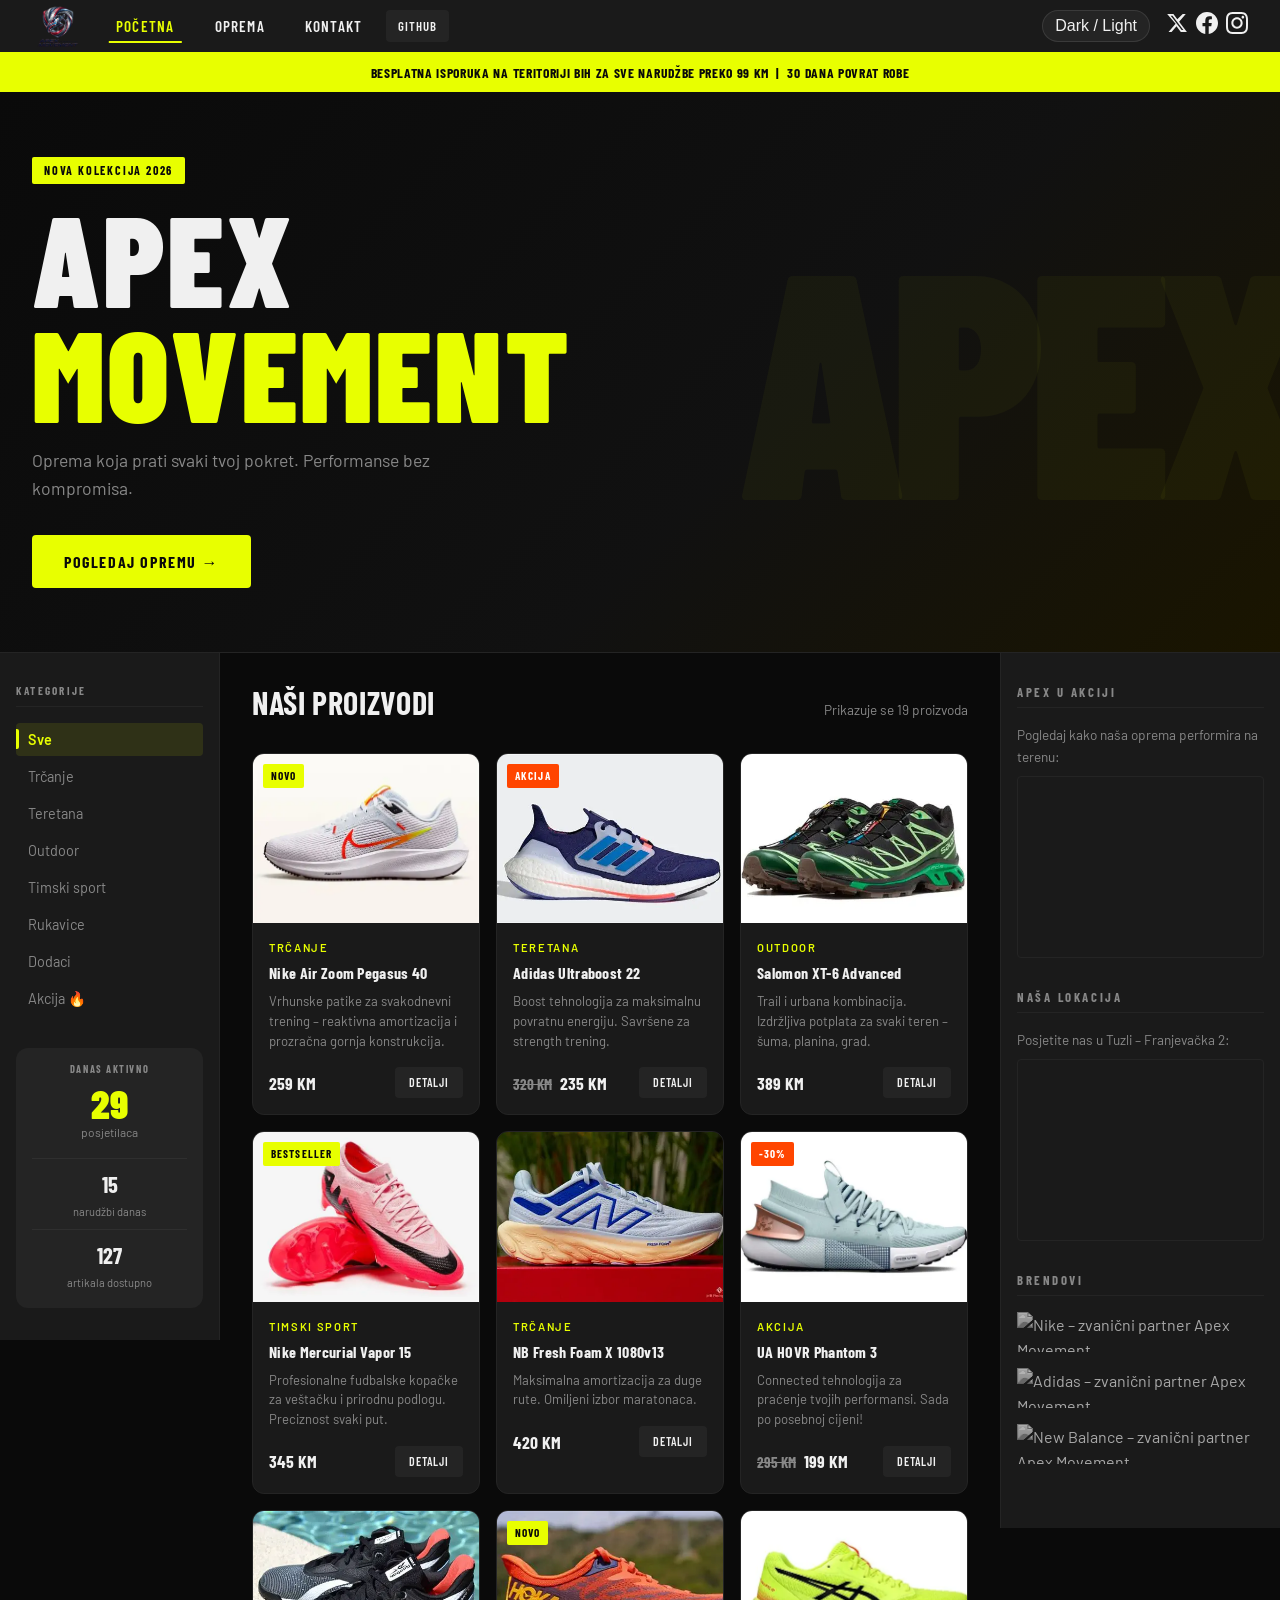
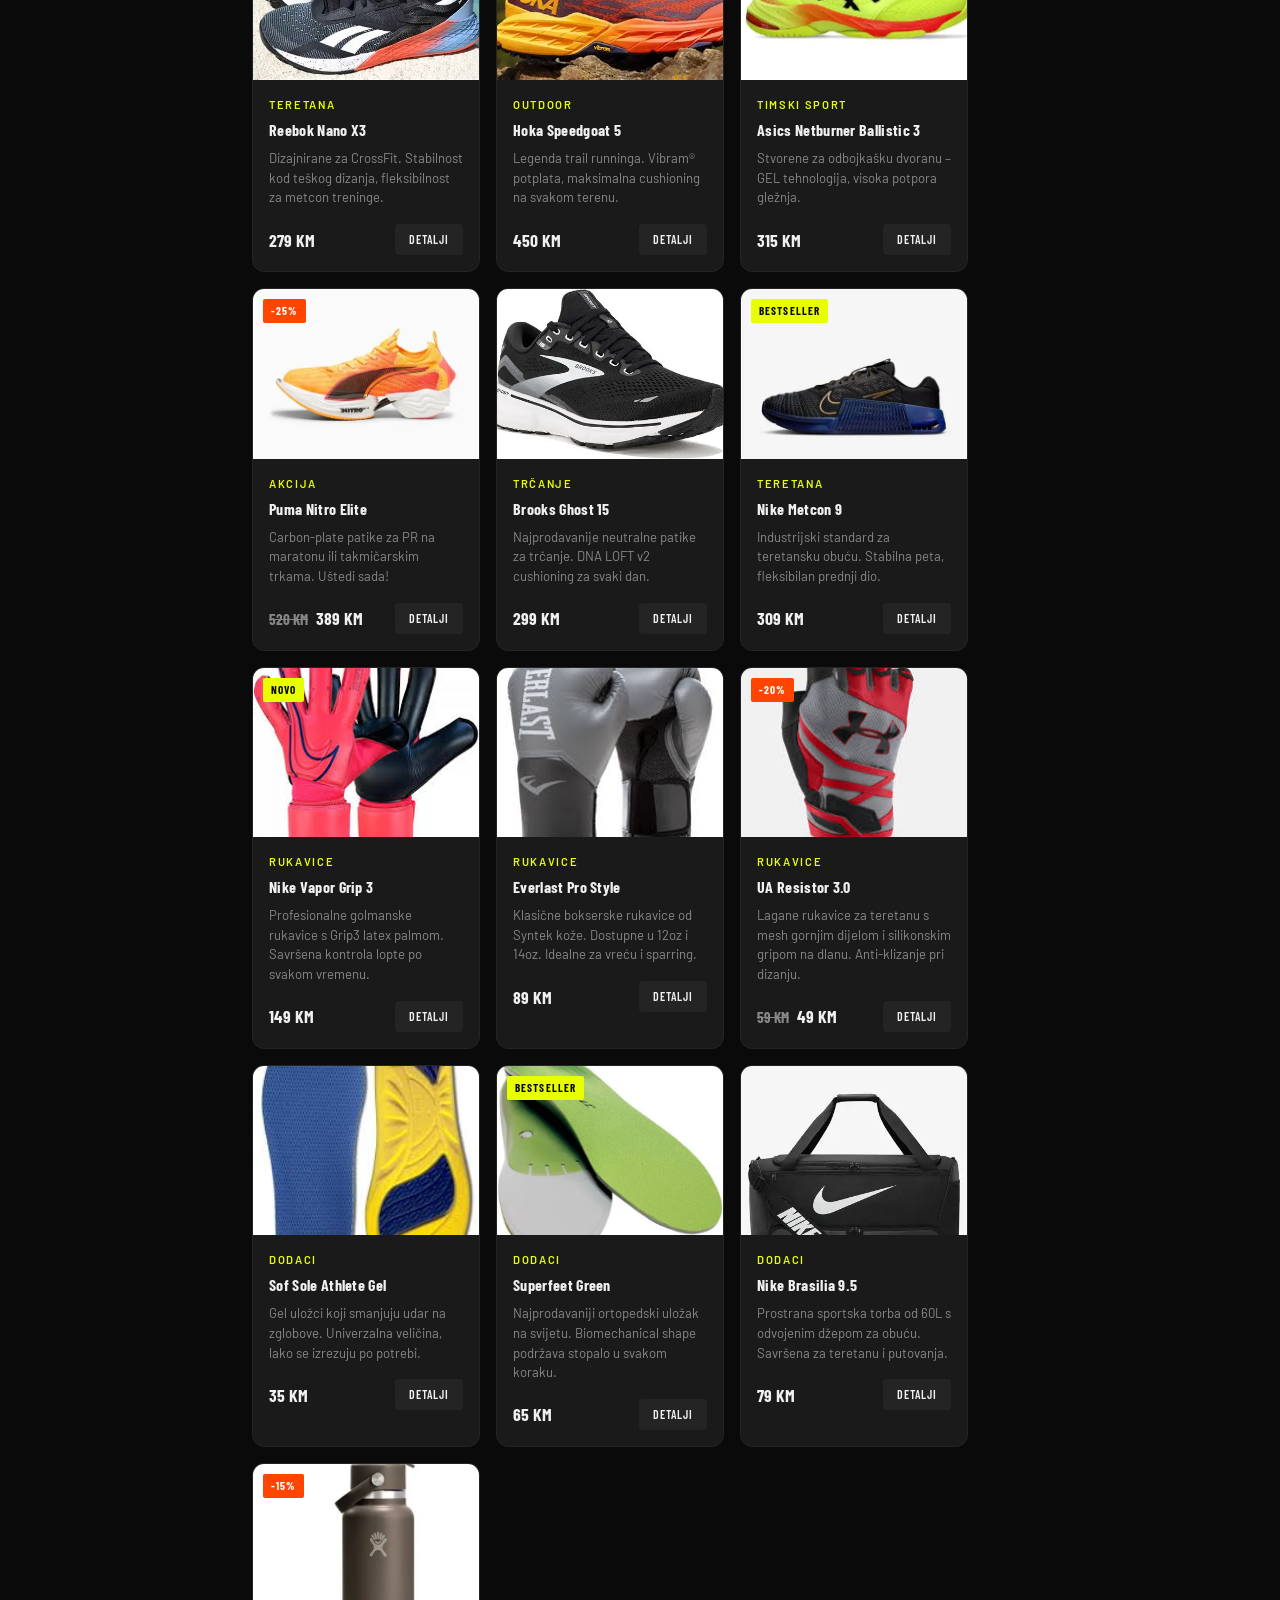
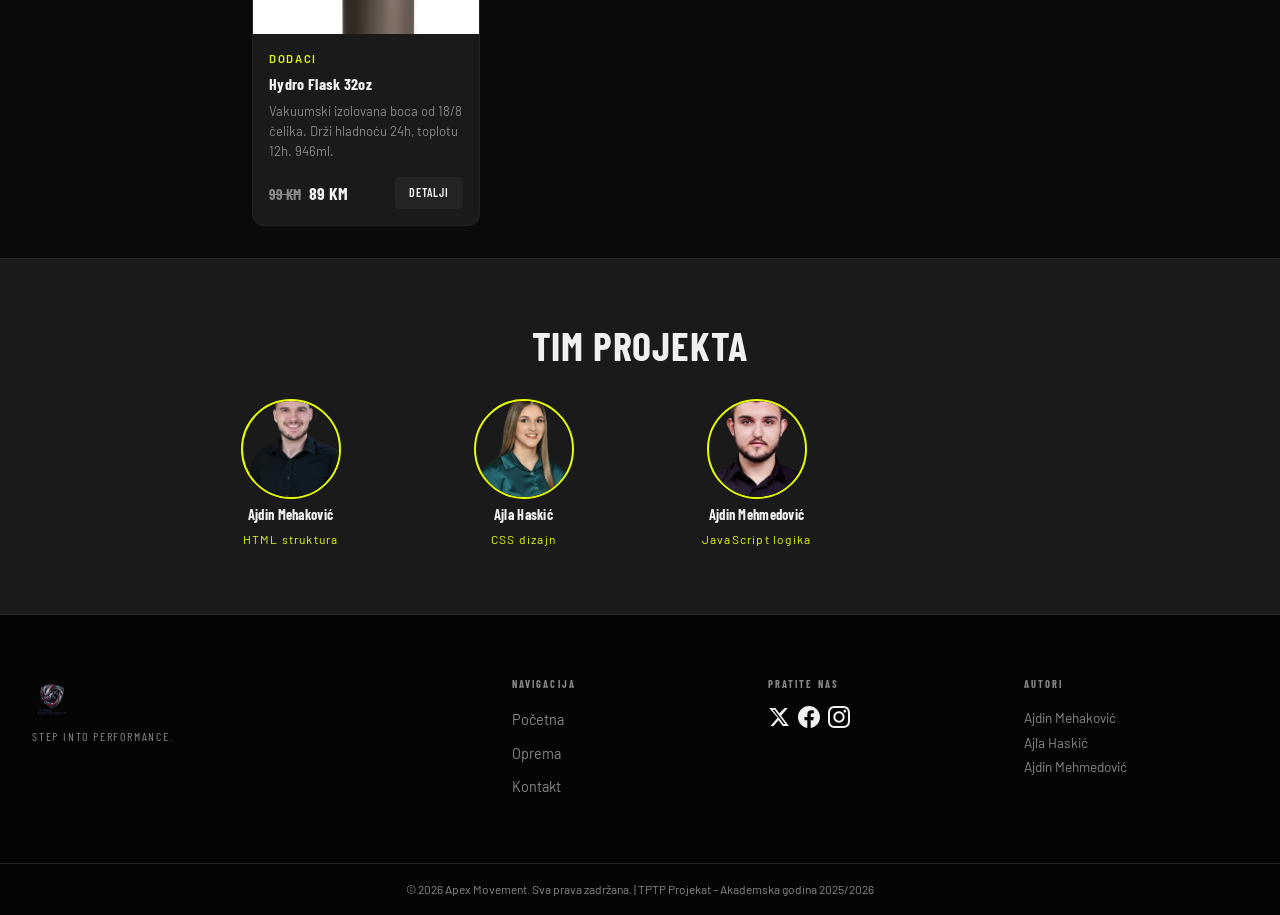
==== commit 19fefe8b: "dodan link na github repozitorij i popravljen link na kontatk page, zamijenjen kontakti u kontakt.ht" ====
--- a/index.html
+++ b/index.html
@@ -1,531 +1,559 @@
 <!DOCTYPE html>
 <html lang="bs">
-  <head>
-    <meta charset="UTF-8" />
-    <meta name="viewport" content="width=device-width, initial-scale=1.0" />
-    <title>Apex Movement – Sportska Oprema</title>
-    <link rel="stylesheet" href="css/tptpstil.css" />
-    <link href="https://fonts.googleapis.com/css2?family=Barlow+Condensed:wght@400;600;700;900&family=Barlow:wght@300;400;500&display=swap" rel="stylesheet" />
-  </head>
-  <body>
-
-    <!-- ===== HEADER ===== -->
-<header class="zaglavlje" id="vrh">
-  <div class="logo">
-    <a href="index.html">
-      <img src="images/logo_apex.png" alt="Apex Movement logo – sportska oprema" />
-    </a>
+
+<head>
+  <meta charset="UTF-8" />
+  <meta name="viewport" content="width=device-width, initial-scale=1.0" />
+  <title>Apex Movement – Sportska Oprema</title>
+  <link rel="stylesheet" href="css/tptpstil.css" />
+  <link
+    href="https://fonts.googleapis.com/css2?family=Barlow+Condensed:wght@400;600;700;900&family=Barlow:wght@300;400;500&display=swap"
+    rel="stylesheet" />
+</head>
+
+<body>
+
+  <!-- ===== HEADER ===== -->
+  <header class="zaglavlje" id="vrh">
+    <div class="logo">
+      <a href="index.html">
+        <img src="images/logo_apex.png" alt="Apex Movement logo – sportska oprema" />
+      </a>
+    </div>
+    <nav class="glavni-meni" aria-label="Glavna navigacija">
+      <ul>
+        <li><a href="index.html" class="aktivan">Početna</a></li>
+        <li><a href="sadrzaj.html">Oprema</a></li>
+        <li><a href="kontakt.html">Kontakt</a></li>
+        <li><a href="https://github.com/ajdinmehakovic-cpu/Grupa7_TPTP_projekat" target="_blank" rel="noopener"
+            class="github-link">GitHub</a></li>
+      </ul>
+    </nav>
+    <div class="zaglavlje-desno">
+      <button id="dark-mode-toggle" aria-label="Prebaci tamni/svjetli mod">Dark / Light</button>
+      <!-- HEADER social -->
+      <div class="social">
+        <a href="https://twitter.com" target="_blank" rel="noopener" aria-label="Twitter">
+          <svg width="22" height="22" viewBox="0 0 24 24" fill="currentColor">
+            <path
+              d="M18.244 2.25h3.308l-7.227 8.26 8.502 11.24H16.17l-4.714-6.231-5.401 6.231H2.744l7.733-8.835L1.254 2.25H8.08l4.259 5.629L18.244 2.25zm-1.161 17.52h1.833L7.084 4.126H5.117z" />
+          </svg>
+        </a>
+        <a href="https://www.facebook.com" target="_blank" rel="noopener" aria-label="Facebook">
+          <svg width="22" height="22" viewBox="0 0 24 24" fill="currentColor">
+            <path
+              d="M24 12.073C24 5.405 18.627 0 12 0S0 5.405 0 12.073C0 18.1 4.388 23.094 10.125 24v-8.437H7.078v-3.49h3.047V9.41c0-3.025 1.792-4.697 4.533-4.697 1.312 0 2.686.236 2.686.236v2.97h-1.513c-1.491 0-1.956.93-1.956 1.886v2.267h3.328l-.532 3.49h-2.796V24C19.612 23.094 24 18.1 24 12.073z" />
+          </svg>
+        </a>
+        <a href="https://www.instagram.com" target="_blank" rel="noopener" aria-label="Instagram">
+          <svg width="22" height="22" viewBox="0 0 24 24" fill="currentColor">
+            <path
+              d="M12 2.163c3.204 0 3.584.012 4.85.07 3.252.148 4.771 1.691 4.919 4.919.058 1.265.069 1.645.069 4.849 0 3.205-.012 3.584-.069 4.849-.149 3.225-1.664 4.771-4.919 4.919-1.266.058-1.644.07-4.85.07-3.204 0-3.584-.012-4.849-.07-3.26-.149-4.771-1.699-4.919-4.92-.058-1.265-.07-1.644-.07-4.849 0-3.204.013-3.583.07-4.849.149-3.227 1.664-4.771 4.919-4.919 1.266-.057 1.645-.069 4.849-.069zm0-2.163c-3.259 0-3.667.014-4.947.072-4.358.2-6.78 2.618-6.98 6.98-.059 1.281-.073 1.689-.073 4.948 0 3.259.014 3.668.072 4.948.2 4.358 2.618 6.78 6.98 6.98 1.281.058 1.689.072 4.948.072 3.259 0 3.668-.014 4.948-.072 4.354-.2 6.782-2.618 6.979-6.98.059-1.28.073-1.689.073-4.948 0-3.259-.014-3.667-.072-4.947-.196-4.354-2.617-6.78-6.979-6.98-1.281-.059-1.69-.073-4.949-.073zm0 5.838c-3.403 0-6.162 2.759-6.162 6.162s2.759 6.163 6.162 6.163 6.162-2.759 6.162-6.163c0-3.403-2.759-6.162-6.162-6.162zm0 10.162c-2.209 0-4-1.79-4-4 0-2.209 1.791-4 4-4s4 1.791 4 4c0 2.21-1.791 4-4 4zm6.406-11.845c-.796 0-1.441.645-1.441 1.44s.645 1.44 1.441 1.44c.795 0 1.439-.645 1.439-1.44s-.644-1.44-1.439-1.44z" />
+          </svg>
+        </a>
+      </div>
+    </div>
+  </header>
+
+  <!-- ===== ISPORUKA BANNER ===== -->
+  <div class="isporuka" role="banner">
+    <p> BESPLATNA ISPORUKA na teritoriji BiH za sve narudžbe preko 99 KM &nbsp;|&nbsp; 30 dana povrat robe</p>
   </div>
-  <nav class="glavni-meni" aria-label="Glavna navigacija">
-    <ul>
-      <li><a href="index.html" class="aktivan">Početna</a></li>
-      <li><a href="sadrzaj.html">Oprema</a></li>
-      <li><a href="kontakti.html">Kontakt</a></li>
-      <li><a href="https://github.com/ajdinmehakovic-cpu/Grupa7_TPTP_projekat" target="_blank" rel="noopener" class="github-link">GitHub</a></li>
-    </ul>
-  </nav>
-  <div class="zaglavlje-desno">
-    <button id="dark-mode-toggle" aria-label="Prebaci tamni/svjetli mod">Dark / Light</button>
-    <!-- HEADER social -->
-<div class="social">
-  <a href="https://twitter.com" target="_blank" rel="noopener" aria-label="Twitter">
-    <svg width="22" height="22" viewBox="0 0 24 24" fill="currentColor"><path d="M18.244 2.25h3.308l-7.227 8.26 8.502 11.24H16.17l-4.714-6.231-5.401 6.231H2.744l7.733-8.835L1.254 2.25H8.08l4.259 5.629L18.244 2.25zm-1.161 17.52h1.833L7.084 4.126H5.117z"/></svg>
-  </a>
-  <a href="https://www.facebook.com" target="_blank" rel="noopener" aria-label="Facebook">
-    <svg width="22" height="22" viewBox="0 0 24 24" fill="currentColor"><path d="M24 12.073C24 5.405 18.627 0 12 0S0 5.405 0 12.073C0 18.1 4.388 23.094 10.125 24v-8.437H7.078v-3.49h3.047V9.41c0-3.025 1.792-4.697 4.533-4.697 1.312 0 2.686.236 2.686.236v2.97h-1.513c-1.491 0-1.956.93-1.956 1.886v2.267h3.328l-.532 3.49h-2.796V24C19.612 23.094 24 18.1 24 12.073z"/></svg>
-  </a>
-  <a href="https://www.instagram.com" target="_blank" rel="noopener" aria-label="Instagram">
-    <svg width="22" height="22" viewBox="0 0 24 24" fill="currentColor"><path d="M12 2.163c3.204 0 3.584.012 4.85.07 3.252.148 4.771 1.691 4.919 4.919.058 1.265.069 1.645.069 4.849 0 3.205-.012 3.584-.069 4.849-.149 3.225-1.664 4.771-4.919 4.919-1.266.058-1.644.07-4.85.07-3.204 0-3.584-.012-4.849-.07-3.26-.149-4.771-1.699-4.919-4.92-.058-1.265-.07-1.644-.07-4.849 0-3.204.013-3.583.07-4.849.149-3.227 1.664-4.771 4.919-4.919 1.266-.057 1.645-.069 4.849-.069zm0-2.163c-3.259 0-3.667.014-4.947.072-4.358.2-6.78 2.618-6.98 6.98-.059 1.281-.073 1.689-.073 4.948 0 3.259.014 3.668.072 4.948.2 4.358 2.618 6.78 6.98 6.98 1.281.058 1.689.072 4.948.072 3.259 0 3.668-.014 4.948-.072 4.354-.2 6.782-2.618 6.979-6.98.059-1.28.073-1.689.073-4.948 0-3.259-.014-3.667-.072-4.947-.196-4.354-2.617-6.78-6.979-6.98-1.281-.059-1.69-.073-4.949-.073zm0 5.838c-3.403 0-6.162 2.759-6.162 6.162s2.759 6.163 6.162 6.163 6.162-2.759 6.162-6.163c0-3.403-2.759-6.162-6.162-6.162zm0 10.162c-2.209 0-4-1.79-4-4 0-2.209 1.791-4 4-4s4 1.791 4 4c0 2.21-1.791 4-4 4zm6.406-11.845c-.796 0-1.441.645-1.441 1.44s.645 1.44 1.441 1.44c.795 0 1.439-.645 1.439-1.44s-.644-1.44-1.439-1.44z"/></svg>
-  </a>
-</div>
-  </div>
-</header>
-
-    <!-- ===== ISPORUKA BANNER ===== -->
-    <div class="isporuka" role="banner">
-      <p> BESPLATNA ISPORUKA na teritoriji BiH za sve narudžbe preko 99 KM &nbsp;|&nbsp; 30 dana povrat robe</p>
+
+  <!-- ===== HERO ===== -->
+  <section class="hero" aria-label="Hero sekcija">
+    <div class="hero-tekst">
+      <span class="hero-tag">Nova kolekcija 2026</span>
+      <h1>APEX<br /><em>MOVEMENT</em></h1>
+      <p>Oprema koja prati svaki tvoj pokret. Performanse bez kompromisa.</p>
+      <a href="sadrzaj.html" class="btn-primarni">Pogledaj opremu →</a>
     </div>
-
-    <!-- ===== HERO ===== -->
-    <section class="hero" aria-label="Hero sekcija">
-      <div class="hero-tekst">
-        <span class="hero-tag">Nova kolekcija 2026</span>
-        <h1>APEX<br /><em>MOVEMENT</em></h1>
-        <p>Oprema koja prati svaki tvoj pokret. Performanse bez kompromisa.</p>
-        <a href="sadrzaj.html" class="btn-primarni">Pogledaj opremu →</a>
-      </div>
-    </section>
-
-    <!-- ===== GLAVNI SADRŽAJ ===== -->
-    <div class="glavni-sadrzaj">
-
-      <!-- ===== SEKUNDARNA NAVIGACIJA / FILTERI ===== -->
-      <nav class="sekundarna-nav" aria-label="Filtriranje po kategoriji">
-        <h3>Kategorije</h3>
+  </section>
+
+  <!-- ===== GLAVNI SADRŽAJ ===== -->
+  <div class="glavni-sadrzaj">
+
+    <!-- ===== SEKUNDARNA NAVIGACIJA / FILTERI ===== -->
+    <nav class="sekundarna-nav" aria-label="Filtriranje po kategoriji">
+      <h3>Kategorije</h3>
+      <ul>
+        <li><button class="filter-btn aktivan-filter" data-filter="sve">Sve</button></li>
+        <li><button class="filter-btn" data-filter="trcanje">Trčanje</button></li>
+        <li><button class="filter-btn" data-filter="teretana">Teretana</button></li>
+        <li><button class="filter-btn" data-filter="outdoor">Outdoor</button></li>
+        <li><button class="filter-btn" data-filter="timski">Timski sport</button></li>
+        <li><button class="filter-btn" data-filter="rukavice">Rukavice</button></li>
+        <li><button class="filter-btn" data-filter="dodaci">Dodaci</button></li>
+        <li><button class="filter-btn" data-filter="akcija">Akcija 🔥</button></li>
+      </ul>
+
+      <!-- Interaktivna statistika – dinamički element -->
+      <div class="statistika-box">
+        <h4>Danas aktivno</h4>
+        <div class="stat-brojac" id="posjetilaca-brojac">0</div>
+        <p class="stat-label">posjetilaca</p>
+        <div class="stat-item">
+          <span id="narudzbi-danas">0</span>
+          <small>narudžbi danas</small>
+        </div>
+        <div class="stat-item">
+          <span id="dostupno-artikala">0</span>
+          <small>artikala dostupno</small>
+        </div>
+      </div>
+    </nav>
+
+    <!-- ===== MAIN – KARTICE PROIZVODA ===== -->
+    <main class="main-sadrzaj" aria-label="Lista proizvoda">
+      <div class="kartice-zaglavlje">
+        <h2>Naši proizvodi</h2>
+        <p id="broj-prikazanih">Prikazuje se <span id="broj">19</span> proizvoda</p>
+      </div>
+
+      <div class="kartice-grid" id="kartice-grid">
+
+        <!-- Kartica 1 -->
+        <article class="kartica" data-kategorija="trcanje">
+          <div class="kartica-slika">
+            <img src="images/proizvod1.jpg" alt="Nike Air Zoom Pegasus 40 – patike za trčanje" loading="lazy" />
+            <span class="kartica-badge">Novo</span>
+          </div>
+          <div class="kartica-info">
+            <span class="kartica-kategorija">Trčanje</span>
+            <h3>Nike Air Zoom Pegasus 40</h3>
+            <p>Vrhunske patike za svakodnevni trening – reaktivna amortizacija i prozračna gornja konstrukcija.</p>
+            <div class="kartica-footer">
+              <strong class="cijena">259 KM</strong>
+              <a href="sadrzaj.html" class="btn-kartica">Detalji</a>
+            </div>
+          </div>
+        </article>
+
+        <!-- Kartica 2 -->
+        <article class="kartica" data-kategorija="teretana">
+          <div class="kartica-slika">
+            <img src="images/proizvod2.jpg" alt="Adidas Ultraboost 22 – patike za teretanu" loading="lazy" />
+            <span class="kartica-badge badge-akcija">Akcija</span>
+          </div>
+          <div class="kartica-info">
+            <span class="kartica-kategorija">Teretana</span>
+            <h3>Adidas Ultraboost 22</h3>
+            <p>Boost tehnologija za maksimalnu povratnu energiju. Savršene za strength trening.</p>
+            <div class="kartica-footer">
+              <strong class="cijena"><del>320 KM</del> 235 KM</strong>
+              <a href="sadrzaj.html" class="btn-kartica">Detalji</a>
+            </div>
+          </div>
+        </article>
+
+        <!-- Kartica 3 -->
+        <article class="kartica" data-kategorija="outdoor">
+          <div class="kartica-slika">
+            <img src="images/proizvod3.jpg" alt="Salomon XT-6 Advanced – outdoor patike" loading="lazy" />
+          </div>
+          <div class="kartica-info">
+            <span class="kartica-kategorija">Outdoor</span>
+            <h3>Salomon XT-6 Advanced</h3>
+            <p>Trail i urbana kombinacija. Izdržljiva potplata za svaki teren – šuma, planina, grad.</p>
+            <div class="kartica-footer">
+              <strong class="cijena">389 KM</strong>
+              <a href="sadrzaj.html" class="btn-kartica">Detalji</a>
+            </div>
+          </div>
+        </article>
+
+        <!-- Kartica 4 -->
+        <article class="kartica" data-kategorija="timski">
+          <div class="kartica-slika">
+            <img src="images/proizvod4.jpg" alt="Nike Mercurial Vapor 15 – fudbalske kopačke" loading="lazy" />
+            <span class="kartica-badge">Bestseller</span>
+          </div>
+          <div class="kartica-info">
+            <span class="kartica-kategorija">Timski sport</span>
+            <h3>Nike Mercurial Vapor 15</h3>
+            <p>Profesionalne fudbalske kopačke za veštačku i prirodnu podlogu. Preciznost svaki put.</p>
+            <div class="kartica-footer">
+              <strong class="cijena">345 KM</strong>
+              <a href="sadrzaj.html" class="btn-kartica">Detalji</a>
+            </div>
+          </div>
+        </article>
+
+        <!-- Kartica 5 -->
+        <article class="kartica" data-kategorija="trcanje">
+          <div class="kartica-slika">
+            <img src="images/proizvod5.jpg" alt="New Balance Fresh Foam X 1080v13 – trčanje" loading="lazy" />
+          </div>
+          <div class="kartica-info">
+            <span class="kartica-kategorija">Trčanje</span>
+            <h3>NB Fresh Foam X 1080v13</h3>
+            <p>Maksimalna amortizacija za duge rute. Omiljeni izbor maratonaca.</p>
+            <div class="kartica-footer">
+              <strong class="cijena">420 KM</strong>
+              <a href="sadrzaj.html" class="btn-kartica">Detalji</a>
+            </div>
+          </div>
+        </article>
+
+        <!-- Kartica 6 -->
+        <article class="kartica" data-kategorija="akcija">
+          <div class="kartica-slika">
+            <img src="images/proizvod6.jpg" alt="Under Armour HOVR Phantom 3 – sportske patike na akciji"
+              loading="lazy" />
+            <span class="kartica-badge badge-akcija">-30%</span>
+          </div>
+          <div class="kartica-info">
+            <span class="kartica-kategorija">Akcija</span>
+            <h3>UA HOVR Phantom 3</h3>
+            <p>Connected tehnologija za praćenje tvojih performansi. Sada po posebnoj cijeni!</p>
+            <div class="kartica-footer">
+              <strong class="cijena"><del>295 KM</del> 199 KM</strong>
+              <a href="sadrzaj.html" class="btn-kartica">Detalji</a>
+            </div>
+          </div>
+        </article>
+
+        <!-- Kartica 7 -->
+        <article class="kartica" data-kategorija="teretana">
+          <div class="kartica-slika">
+            <img src="images/proizvod7.jpg" alt="Reebok Nano X3 – CrossFit patike" loading="lazy" />
+          </div>
+          <div class="kartica-info">
+            <span class="kartica-kategorija">Teretana</span>
+            <h3>Reebok Nano X3</h3>
+            <p>Dizajnirane za CrossFit. Stabilnost kod teškog dizanja, fleksibilnost za metcon treninge.</p>
+            <div class="kartica-footer">
+              <strong class="cijena">279 KM</strong>
+              <a href="sadrzaj.html" class="btn-kartica">Detalji</a>
+            </div>
+          </div>
+        </article>
+
+        <!-- Kartica 8 -->
+        <article class="kartica" data-kategorija="outdoor">
+          <div class="kartica-slika">
+            <img src="images/proizvod8.jpg" alt="Hoka Speedgoat 5 – trail running patike" loading="lazy" />
+            <span class="kartica-badge">Novo</span>
+          </div>
+          <div class="kartica-info">
+            <span class="kartica-kategorija">Outdoor</span>
+            <h3>Hoka Speedgoat 5</h3>
+            <p>Legenda trail runninga. Vibram® potplata, maksimalna cushioning na svakom terenu.</p>
+            <div class="kartica-footer">
+              <strong class="cijena">450 KM</strong>
+              <a href="sadrzaj.html" class="btn-kartica">Detalji</a>
+            </div>
+          </div>
+        </article>
+
+        <!-- Kartica 9 -->
+        <article class="kartica" data-kategorija="timski">
+          <div class="kartica-slika">
+            <img src="images/proizvod9.jpg" alt="Asics Gel-Netburner Ballistic 3 – odbojkaške patike" loading="lazy" />
+          </div>
+          <div class="kartica-info">
+            <span class="kartica-kategorija">Timski sport</span>
+            <h3>Asics Netburner Ballistic 3</h3>
+            <p>Stvorene za odbojkašku dvoranu – GEL tehnologija, visoka potpora gležnja.</p>
+            <div class="kartica-footer">
+              <strong class="cijena">315 KM</strong>
+              <a href="sadrzaj.html" class="btn-kartica">Detalji</a>
+            </div>
+          </div>
+        </article>
+
+        <!-- Kartica 10 -->
+        <article class="kartica" data-kategorija="akcija">
+          <div class="kartica-slika">
+            <img src="images/proizvod10.jpg" alt="Puma Nitro Elite – trkačke patike na sniženju" loading="lazy" />
+            <span class="kartica-badge badge-akcija">-25%</span>
+          </div>
+          <div class="kartica-info">
+            <span class="kartica-kategorija">Akcija</span>
+            <h3>Puma Nitro Elite</h3>
+            <p>Carbon-plate patike za PR na maratonu ili takmičarskim trkama. Uštedi sada!</p>
+            <div class="kartica-footer">
+              <strong class="cijena"><del>520 KM</del> 389 KM</strong>
+              <a href="sadrzaj.html" class="btn-kartica">Detalji</a>
+            </div>
+          </div>
+        </article>
+
+        <!-- Kartica 11 -->
+        <article class="kartica" data-kategorija="trcanje">
+          <div class="kartica-slika">
+            <img src="images/proizvod11.jpg" alt="Brooks Ghost 15 – neutralne trkačke patike" loading="lazy" />
+          </div>
+          <div class="kartica-info">
+            <span class="kartica-kategorija">Trčanje</span>
+            <h3>Brooks Ghost 15</h3>
+            <p>Najprodavanije neutralne patike za trčanje. DNA LOFT v2 cushioning za svaki dan.</p>
+            <div class="kartica-footer">
+              <strong class="cijena">299 KM</strong>
+              <a href="sadrzaj.html" class="btn-kartica">Detalji</a>
+            </div>
+          </div>
+        </article>
+
+        <!-- Kartica 12 -->
+        <article class="kartica" data-kategorija="teretana">
+          <div class="kartica-slika">
+            <img src="images/proizvod12.jpg" alt="Nike Metcon 9 – patike za funkcionalni trening" loading="lazy" />
+            <span class="kartica-badge">Bestseller</span>
+          </div>
+          <div class="kartica-info">
+            <span class="kartica-kategorija">Teretana</span>
+            <h3>Nike Metcon 9</h3>
+            <p>Industrijski standard za teretansku obuću. Stabilna peta, fleksibilan prednji dio.</p>
+            <div class="kartica-footer">
+              <strong class="cijena">309 KM</strong>
+              <a href="sadrzaj.html" class="btn-kartica">Detalji</a>
+            </div>
+          </div>
+        </article>
+
+        <!-- Kartica 13 – GOLMANSKE RUKAVICE -->
+        <article class="kartica" data-kategorija="rukavice">
+          <div class="kartica-slika">
+            <img src="images/rukavice_golmanske.jpg" alt="Nike Vapor Grip 3 – golmanske rukavice crveno-crne"
+              loading="lazy" />
+            <span class="kartica-badge">Novo</span>
+          </div>
+          <div class="kartica-info">
+            <span class="kartica-kategorija">Rukavice</span>
+            <h3>Nike Vapor Grip 3</h3>
+            <p>Profesionalne golmanske rukavice s Grip3 latex palmom. Savršena kontrola lopte po svakom vremenu.</p>
+            <div class="kartica-footer">
+              <strong class="cijena">149 KM</strong>
+              <a href="sadrzaj.html" class="btn-kartica">Detalji</a>
+            </div>
+          </div>
+        </article>
+
+        <!-- Kartica 14 – BOKSERSKE RUKAVICE -->
+        <article class="kartica" data-kategorija="rukavice">
+          <div class="kartica-slika">
+            <img src="images/rukavice_bokserske.jpg" alt="Everlast Pro Style – bokserske rukavice crvene 12oz"
+              loading="lazy" />
+          </div>
+          <div class="kartica-info">
+            <span class="kartica-kategorija">Rukavice</span>
+            <h3>Everlast Pro Style</h3>
+            <p>Klasične bokserske rukavice od Syntek kože. Dostupne u 12oz i 14oz. Idealne za vreću i sparring.</p>
+            <div class="kartica-footer">
+              <strong class="cijena">89 KM</strong>
+              <a href="sadrzaj.html" class="btn-kartica">Detalji</a>
+            </div>
+          </div>
+        </article>
+
+        <!-- Kartica 15 – RUKAVICE ZA TERETANU -->
+        <article class="kartica" data-kategorija="rukavice">
+          <div class="kartica-slika">
+            <img src="images/rukavice_teretana.jpg" alt="Under Armour Resistor 3.0 – rukavice za teretanu crne"
+              loading="lazy" />
+            <span class="kartica-badge badge-akcija">-20%</span>
+          </div>
+          <div class="kartica-info">
+            <span class="kartica-kategorija">Rukavice</span>
+            <h3>UA Resistor 3.0</h3>
+            <p>Lagane rukavice za teretanu s mesh gornjim dijelom i silikonskim gripom na dlanu. Anti-klizanje pri
+              dizanju.</p>
+            <div class="kartica-footer">
+              <strong class="cijena"><del>59 KM</del> 49 KM</strong>
+              <a href="sadrzaj.html" class="btn-kartica">Detalji</a>
+            </div>
+          </div>
+        </article>
+
+        <!-- Kartica 16 – GEL ULOŽCI -->
+        <article class="kartica" data-kategorija="dodaci">
+          <div class="kartica-slika">
+            <img src="images/ulozci_gel.jpg" alt="Sof Sole Athlete – gel uložci za sportske patike" loading="lazy" />
+          </div>
+          <div class="kartica-info">
+            <span class="kartica-kategorija">Dodaci</span>
+            <h3>Sof Sole Athlete Gel</h3>
+            <p>Gel uložci koji smanjuju udar na zglobove. Univerzalna veličina, lako se izrezuju po potrebi.</p>
+            <div class="kartica-footer">
+              <strong class="cijena">35 KM</strong>
+              <a href="sadrzaj.html" class="btn-kartica">Detalji</a>
+            </div>
+          </div>
+        </article>
+
+        <!-- Kartica 17 – ORTOPEDSKI ULOŽCI -->
+        <article class="kartica" data-kategorija="dodaci">
+          <div class="kartica-slika">
+            <img src="images/ulozci_ortopedski.jpg" alt="Superfeet Green – ortopedski uložci za patike"
+              loading="lazy" />
+            <span class="kartica-badge">Bestseller</span>
+          </div>
+          <div class="kartica-info">
+            <span class="kartica-kategorija">Dodaci</span>
+            <h3>Superfeet Green</h3>
+            <p>Najprodavaniji ortopedski uložak na svijetu. Biomechanical shape podržava stopalo u svakom koraku.</p>
+            <div class="kartica-footer">
+              <strong class="cijena">65 KM</strong>
+              <a href="sadrzaj.html" class="btn-kartica">Detalji</a>
+            </div>
+          </div>
+        </article>
+
+        <!-- Kartica 18 – SPORTSKA TORBA -->
+        <article class="kartica" data-kategorija="dodaci">
+          <div class="kartica-slika">
+            <img src="images/torba_sport.jpg" alt="Nike Brasilia 9.5 – sportska torba crna 60L" loading="lazy" />
+          </div>
+          <div class="kartica-info">
+            <span class="kartica-kategorija">Dodaci</span>
+            <h3>Nike Brasilia 9.5</h3>
+            <p>Prostrana sportska torba od 60L s odvojenim džepom za obuću. Savršena za teretanu i putovanja.</p>
+            <div class="kartica-footer">
+              <strong class="cijena">79 KM</strong>
+              <a href="sadrzaj.html" class="btn-kartica">Detalji</a>
+            </div>
+          </div>
+        </article>
+
+        <!-- Kartica 19 – SPORTSKA BOCA -->
+        <article class="kartica" data-kategorija="dodaci">
+          <div class="kartica-slika">
+            <img src="images/boca_sport.jpg" alt="Hydro Flask 32oz – sportska boca za vodu plava" loading="lazy" />
+            <span class="kartica-badge badge-akcija">-15%</span>
+          </div>
+          <div class="kartica-info">
+            <span class="kartica-kategorija">Dodaci</span>
+            <h3>Hydro Flask 32oz</h3>
+            <p>Vakuumski izolovana boca od 18/8 čelika. Drži hladnoću 24h, toplotu 12h. 946ml.</p>
+            <div class="kartica-footer">
+              <strong class="cijena"><del>99 KM</del> 89 KM</strong>
+              <a href="sadrzaj.html" class="btn-kartica">Detalji</a>
+            </div>
+          </div>
+        </article>
+
+      </div><!-- /kartice-grid -->
+
+      <p id="nema-rezultata" style="display:none; text-align:center; padding:40px; color:var(--boja-tekst-slabi);">
+        Nema proizvoda u ovoj kategoriji.
+      </p>
+    </main>
+
+    <!-- ===== ASIDE – YouTube + Mapa ===== -->
+     <!-- AI mi je pomogao da shvatim logiku iframe-a i kako da ubacim link sa youtube-a, shvatio sam kako funkcionise iframe -->
+    <aside class="bocna-sekcija" aria-label="Mediji i lokacija">
+      <div class="aside-blok">
+        <h3>Apex u akciji</h3>
+        <p>Pogledaj kako naša oprema performira na terenu:</p>
+        <div class="video-wrapper">
+          <iframe width="560" height="315" src="https://www.youtube.com/embed/Djvic4ZR-34"
+            title="Nike Vomero PLUS vs Vomero 18: Nike's Most Comfortable" frameborder="0"
+            allow="accelerometer; autoplay; clipboard-write; encrypted-media; gyroscope; picture-in-picture; web-share"
+            allowfullscreen></iframe>
+        </div>
+      </div>
+
+      <div class="aside-blok">
+        <h3>Naša lokacija</h3>
+        <p>Posjetite nas u Tuzli – Franjevačka 2:</p>
+        <div class="mapa-wrapper">
+          <iframe
+            src="https://www.google.com/maps/embed?pb=!1m18!1m12!1m3!1d2838.123456789!2d18.676!3d44.538!2m3!1f0!2f0!3f0!3m2!1i1024!2i768!4f13.1!3m3!1m2!1s0x0%3A0x0!2zNDTCsDMyJzE3LjAiTiAxOMKwNDAnMzMuNiJF!5e0!3m2!1sbs!2sba!4v1234567890"
+            title="Apex Movement lokacija na Google Maps – Franjevačka 2, Tuzla" frameborder="0" allowfullscreen
+            loading="lazy"></iframe>
+        </div>
+      </div>
+
+      <div class="aside-blok partneri-blok">
+        <h3>Brendovi</h3>
+        <ul class="partneri-lista">
+          <li><a href="https://www.nike.com" target="_blank" rel="noopener"><img src="images/sponzor1.png"
+                alt="Nike – zvanični partner Apex Movement" /></a></li>
+          <li><a href="https://www.adidas.com" target="_blank" rel="noopener"><img src="images/sponzor2.png"
+                alt="Adidas – zvanični partner Apex Movement" /></a></li>
+          <li><a href="https://www.newbalance.com" target="_blank" rel="noopener"><img src="images/sponzor3.png"
+                alt="New Balance – zvanični partner Apex Movement" /></a></li>
+        </ul>
+      </div>
+    </aside>
+
+  </div><!-- /glavni-sadrzaj -->
+
+  <!-- ===== AUTORI SEKCIJA ===== -->
+  <section class="autori-sekcija" aria-label="Tim projekta">
+    <h2>Tim projekta</h2>
+    <div class="autori-grid">
+      <div class="autor-kartica">
+        <img src="images/ajdin.png" alt="Ajdin Mehaković – autor projekta, HTML struktura" />
+        <h4>Ajdin Mehaković</h4>
+        <span>HTML struktura</span>
+      </div>
+      <div class="autor-kartica">
+        <img src="images/ajla.png" alt="Ajla Haskić – autorica projekta, CSS dizajn" />
+        <h4>Ajla Haskić</h4>
+        <span>CSS dizajn</span>
+      </div>
+      <div class="autor-kartica">
+        <img src="images/ajdin2.png" alt="Ajdin Mehmedović – autor projekta, JavaScript logika" />
+        <h4>Ajdin Mehmedović</h4>
+        <span>JavaScript logika</span>
+      </div>
+    </div>
+  </section>
+
+  <!-- ===== FOOTER ===== -->
+  <footer class="podnozje" id="podnozje">
+    <div class="podnozje-sadrzaj">
+      <div class="podnozje-logo">
+        <img src="images/logo_apex.png" alt="Apex Movement logo" />
+        <p>Step Into Performance.</p>
+      </div>
+      <div class="podnozje-nav">
+        <h4>Navigacija</h4>
         <ul>
-          <li><button class="filter-btn aktivan-filter" data-filter="sve">Sve</button></li>
-          <li><button class="filter-btn" data-filter="trcanje">Trčanje</button></li>
-          <li><button class="filter-btn" data-filter="teretana">Teretana</button></li>
-          <li><button class="filter-btn" data-filter="outdoor">Outdoor</button></li>
-          <li><button class="filter-btn" data-filter="timski">Timski sport</button></li>
-          <li><button class="filter-btn" data-filter="rukavice">Rukavice</button></li>
-          <li><button class="filter-btn" data-filter="dodaci">Dodaci</button></li>
-          <li><button class="filter-btn" data-filter="akcija">Akcija 🔥</button></li>
+          <li><a href="index.html">Početna</a></li>
+          <li><a href="sadrzaj.html">Oprema</a></li>
+          <li><a href="kontakt.html">Kontakt</a></li>
         </ul>
-
-        <!-- Interaktivna statistika – dinamički element -->
-        <div class="statistika-box">
-          <h4>Danas aktivno</h4>
-          <div class="stat-brojac" id="posjetilaca-brojac">0</div>
-          <p class="stat-label">posjetilaca</p>
-          <div class="stat-item">
-            <span id="narudzbi-danas">0</span>
-            <small>narudžbi danas</small>
-          </div>
-          <div class="stat-item">
-            <span id="dostupno-artikala">0</span>
-            <small>artikala dostupno</small>
-          </div>
+      </div>
+      <div class="podnozje-social">
+        <h4>Pratite nas</h4>
+        <!-- HEADER social -->
+        <div class="social">
+          <a href="https://twitter.com" target="_blank" rel="noopener" aria-label="Twitter">
+            <svg width="22" height="22" viewBox="0 0 24 24" fill="currentColor">
+              <path
+                d="M18.244 2.25h3.308l-7.227 8.26 8.502 11.24H16.17l-4.714-6.231-5.401 6.231H2.744l7.733-8.835L1.254 2.25H8.08l4.259 5.629L18.244 2.25zm-1.161 17.52h1.833L7.084 4.126H5.117z" />
+            </svg>
+          </a>
+          <a href="https://www.facebook.com" target="_blank" rel="noopener" aria-label="Facebook">
+            <svg width="22" height="22" viewBox="0 0 24 24" fill="currentColor">
+              <path
+                d="M24 12.073C24 5.405 18.627 0 12 0S0 5.405 0 12.073C0 18.1 4.388 23.094 10.125 24v-8.437H7.078v-3.49h3.047V9.41c0-3.025 1.792-4.697 4.533-4.697 1.312 0 2.686.236 2.686.236v2.97h-1.513c-1.491 0-1.956.93-1.956 1.886v2.267h3.328l-.532 3.49h-2.796V24C19.612 23.094 24 18.1 24 12.073z" />
+            </svg>
+          </a>
+          <a href="https://www.instagram.com" target="_blank" rel="noopener" aria-label="Instagram">
+            <svg width="22" height="22" viewBox="0 0 24 24" fill="currentColor">
+              <path
+                d="M12 2.163c3.204 0 3.584.012 4.85.07 3.252.148 4.771 1.691 4.919 4.919.058 1.265.069 1.645.069 4.849 0 3.205-.012 3.584-.069 4.849-.149 3.225-1.664 4.771-4.919 4.919-1.266.058-1.644.07-4.85.07-3.204 0-3.584-.012-4.849-.07-3.26-.149-4.771-1.699-4.919-4.92-.058-1.265-.07-1.644-.07-4.849 0-3.204.013-3.583.07-4.849.149-3.227 1.664-4.771 4.919-4.919 1.266-.057 1.645-.069 4.849-.069zm0-2.163c-3.259 0-3.667.014-4.947.072-4.358.2-6.78 2.618-6.98 6.98-.059 1.281-.073 1.689-.073 4.948 0 3.259.014 3.668.072 4.948.2 4.358 2.618 6.78 6.98 6.98 1.281.058 1.689.072 4.948.072 3.259 0 3.668-.014 4.948-.072 4.354-.2 6.782-2.618 6.979-6.98.059-1.28.073-1.689.073-4.948 0-3.259-.014-3.667-.072-4.947-.196-4.354-2.617-6.78-6.979-6.98-1.281-.059-1.69-.073-4.949-.073zm0 5.838c-3.403 0-6.162 2.759-6.162 6.162s2.759 6.163 6.162 6.163 6.162-2.759 6.162-6.163c0-3.403-2.759-6.162-6.162-6.162zm0 10.162c-2.209 0-4-1.79-4-4 0-2.209 1.791-4 4-4s4 1.791 4 4c0 2.21-1.791 4-4 4zm6.406-11.845c-.796 0-1.441.645-1.441 1.44s.645 1.44 1.441 1.44c.795 0 1.439-.645 1.439-1.44s-.644-1.44-1.439-1.44z" />
+            </svg>
+          </a>
         </div>
-      </nav>
-
-      <!-- ===== MAIN – KARTICE PROIZVODA ===== -->
-      <main class="main-sadrzaj" aria-label="Lista proizvoda">
-        <div class="kartice-zaglavlje">
-          <h2>Naši proizvodi</h2>
-          <p id="broj-prikazanih">Prikazuje se <span id="broj">19</span> proizvoda</p>
-        </div>
-
-        <div class="kartice-grid" id="kartice-grid">
-
-          <!-- Kartica 1 -->
-          <article class="kartica" data-kategorija="trcanje">
-            <div class="kartica-slika">
-              <img src="images/proizvod1.jpg" alt="Nike Air Zoom Pegasus 40 – patike za trčanje" loading="lazy" />
-              <span class="kartica-badge">Novo</span>
-            </div>
-            <div class="kartica-info">
-              <span class="kartica-kategorija">Trčanje</span>
-              <h3>Nike Air Zoom Pegasus 40</h3>
-              <p>Vrhunske patike za svakodnevni trening – reaktivna amortizacija i prozračna gornja konstrukcija.</p>
-              <div class="kartica-footer">
-                <strong class="cijena">259 KM</strong>
-                <a href="sadrzaj.html" class="btn-kartica">Detalji</a>
-              </div>
-            </div>
-          </article>
-
-          <!-- Kartica 2 -->
-          <article class="kartica" data-kategorija="teretana">
-            <div class="kartica-slika">
-              <img src="images/proizvod2.jpg" alt="Adidas Ultraboost 22 – patike za teretanu" loading="lazy" />
-              <span class="kartica-badge badge-akcija">Akcija</span>
-            </div>
-            <div class="kartica-info">
-              <span class="kartica-kategorija">Teretana</span>
-              <h3>Adidas Ultraboost 22</h3>
-              <p>Boost tehnologija za maksimalnu povratnu energiju. Savršene za strength trening.</p>
-              <div class="kartica-footer">
-                <strong class="cijena"><del>320 KM</del> 235 KM</strong>
-                <a href="sadrzaj.html" class="btn-kartica">Detalji</a>
-              </div>
-            </div>
-          </article>
-
-          <!-- Kartica 3 -->
-          <article class="kartica" data-kategorija="outdoor">
-            <div class="kartica-slika">
-              <img src="images/proizvod3.jpg" alt="Salomon XT-6 Advanced – outdoor patike" loading="lazy" />
-            </div>
-            <div class="kartica-info">
-              <span class="kartica-kategorija">Outdoor</span>
-              <h3>Salomon XT-6 Advanced</h3>
-              <p>Trail i urbana kombinacija. Izdržljiva potplata za svaki teren – šuma, planina, grad.</p>
-              <div class="kartica-footer">
-                <strong class="cijena">389 KM</strong>
-                <a href="sadrzaj.html" class="btn-kartica">Detalji</a>
-              </div>
-            </div>
-          </article>
-
-          <!-- Kartica 4 -->
-          <article class="kartica" data-kategorija="timski">
-            <div class="kartica-slika">
-              <img src="images/proizvod4.jpg" alt="Nike Mercurial Vapor 15 – fudbalske kopačke" loading="lazy" />
-              <span class="kartica-badge">Bestseller</span>
-            </div>
-            <div class="kartica-info">
-              <span class="kartica-kategorija">Timski sport</span>
-              <h3>Nike Mercurial Vapor 15</h3>
-              <p>Profesionalne fudbalske kopačke za veštačku i prirodnu podlogu. Preciznost svaki put.</p>
-              <div class="kartica-footer">
-                <strong class="cijena">345 KM</strong>
-                <a href="sadrzaj.html" class="btn-kartica">Detalji</a>
-              </div>
-            </div>
-          </article>
-
-          <!-- Kartica 5 -->
-          <article class="kartica" data-kategorija="trcanje">
-            <div class="kartica-slika">
-              <img src="images/proizvod5.jpg" alt="New Balance Fresh Foam X 1080v13 – trčanje" loading="lazy" />
-            </div>
-            <div class="kartica-info">
-              <span class="kartica-kategorija">Trčanje</span>
-              <h3>NB Fresh Foam X 1080v13</h3>
-              <p>Maksimalna amortizacija za duge rute. Omiljeni izbor maratonaca.</p>
-              <div class="kartica-footer">
-                <strong class="cijena">420 KM</strong>
-                <a href="sadrzaj.html" class="btn-kartica">Detalji</a>
-              </div>
-            </div>
-          </article>
-
-          <!-- Kartica 6 -->
-          <article class="kartica" data-kategorija="akcija">
-            <div class="kartica-slika">
-              <img src="images/proizvod6.jpg" alt="Under Armour HOVR Phantom 3 – sportske patike na akciji" loading="lazy" />
-              <span class="kartica-badge badge-akcija">-30%</span>
-            </div>
-            <div class="kartica-info">
-              <span class="kartica-kategorija">Akcija</span>
-              <h3>UA HOVR Phantom 3</h3>
-              <p>Connected tehnologija za praćenje tvojih performansi. Sada po posebnoj cijeni!</p>
-              <div class="kartica-footer">
-                <strong class="cijena"><del>295 KM</del> 199 KM</strong>
-                <a href="sadrzaj.html" class="btn-kartica">Detalji</a>
-              </div>
-            </div>
-          </article>
-
-          <!-- Kartica 7 -->
-          <article class="kartica" data-kategorija="teretana">
-            <div class="kartica-slika">
-              <img src="images/proizvod7.jpg" alt="Reebok Nano X3 – CrossFit patike" loading="lazy" />
-            </div>
-            <div class="kartica-info">
-              <span class="kartica-kategorija">Teretana</span>
-              <h3>Reebok Nano X3</h3>
-              <p>Dizajnirane za CrossFit. Stabilnost kod teškog dizanja, fleksibilnost za metcon treninge.</p>
-              <div class="kartica-footer">
-                <strong class="cijena">279 KM</strong>
-                <a href="sadrzaj.html" class="btn-kartica">Detalji</a>
-              </div>
-            </div>
-          </article>
-
-          <!-- Kartica 8 -->
-          <article class="kartica" data-kategorija="outdoor">
-            <div class="kartica-slika">
-              <img src="images/proizvod8.jpg" alt="Hoka Speedgoat 5 – trail running patike" loading="lazy" />
-              <span class="kartica-badge">Novo</span>
-            </div>
-            <div class="kartica-info">
-              <span class="kartica-kategorija">Outdoor</span>
-              <h3>Hoka Speedgoat 5</h3>
-              <p>Legenda trail runninga. Vibram® potplata, maksimalna cushioning na svakom terenu.</p>
-              <div class="kartica-footer">
-                <strong class="cijena">450 KM</strong>
-                <a href="sadrzaj.html" class="btn-kartica">Detalji</a>
-              </div>
-            </div>
-          </article>
-
-          <!-- Kartica 9 -->
-          <article class="kartica" data-kategorija="timski">
-            <div class="kartica-slika">
-              <img src="images/proizvod9.jpg" alt="Asics Gel-Netburner Ballistic 3 – odbojkaške patike" loading="lazy" />
-            </div>
-            <div class="kartica-info">
-              <span class="kartica-kategorija">Timski sport</span>
-              <h3>Asics Netburner Ballistic 3</h3>
-              <p>Stvorene za odbojkašku dvoranu – GEL tehnologija, visoka potpora gležnja.</p>
-              <div class="kartica-footer">
-                <strong class="cijena">315 KM</strong>
-                <a href="sadrzaj.html" class="btn-kartica">Detalji</a>
-              </div>
-            </div>
-          </article>
-
-          <!-- Kartica 10 -->
-          <article class="kartica" data-kategorija="akcija">
-            <div class="kartica-slika">
-              <img src="images/proizvod10.jpg" alt="Puma Nitro Elite – trkačke patike na sniženju" loading="lazy" />
-              <span class="kartica-badge badge-akcija">-25%</span>
-            </div>
-            <div class="kartica-info">
-              <span class="kartica-kategorija">Akcija</span>
-              <h3>Puma Nitro Elite</h3>
-              <p>Carbon-plate patike za PR na maratonu ili takmičarskim trkama. Uštedi sada!</p>
-              <div class="kartica-footer">
-                <strong class="cijena"><del>520 KM</del> 389 KM</strong>
-                <a href="sadrzaj.html" class="btn-kartica">Detalji</a>
-              </div>
-            </div>
-          </article>
-
-          <!-- Kartica 11 -->
-          <article class="kartica" data-kategorija="trcanje">
-            <div class="kartica-slika">
-              <img src="images/proizvod11.jpg" alt="Brooks Ghost 15 – neutralne trkačke patike" loading="lazy" />
-            </div>
-            <div class="kartica-info">
-              <span class="kartica-kategorija">Trčanje</span>
-              <h3>Brooks Ghost 15</h3>
-              <p>Najprodavanije neutralne patike za trčanje. DNA LOFT v2 cushioning za svaki dan.</p>
-              <div class="kartica-footer">
-                <strong class="cijena">299 KM</strong>
-                <a href="sadrzaj.html" class="btn-kartica">Detalji</a>
-              </div>
-            </div>
-          </article>
-
-          <!-- Kartica 12 -->
-          <article class="kartica" data-kategorija="teretana">
-            <div class="kartica-slika">
-              <img src="images/proizvod12.jpg" alt="Nike Metcon 9 – patike za funkcionalni trening" loading="lazy" />
-              <span class="kartica-badge">Bestseller</span>
-            </div>
-            <div class="kartica-info">
-              <span class="kartica-kategorija">Teretana</span>
-              <h3>Nike Metcon 9</h3>
-              <p>Industrijski standard za teretansku obuću. Stabilna peta, fleksibilan prednji dio.</p>
-              <div class="kartica-footer">
-                <strong class="cijena">309 KM</strong>
-                <a href="sadrzaj.html" class="btn-kartica">Detalji</a>
-              </div>
-            </div>
-          </article>
-
-          <!-- Kartica 13 – GOLMANSKE RUKAVICE -->
-          <article class="kartica" data-kategorija="rukavice">
-            <div class="kartica-slika">
-              <img src="images/rukavice_golmanske.jpg" alt="Nike Vapor Grip 3 – golmanske rukavice crveno-crne" loading="lazy" />
-              <span class="kartica-badge">Novo</span>
-            </div>
-            <div class="kartica-info">
-              <span class="kartica-kategorija">Rukavice</span>
-              <h3>Nike Vapor Grip 3</h3>
-              <p>Profesionalne golmanske rukavice s Grip3 latex palmom. Savršena kontrola lopte po svakom vremenu.</p>
-              <div class="kartica-footer">
-                <strong class="cijena">149 KM</strong>
-                <a href="sadrzaj.html" class="btn-kartica">Detalji</a>
-              </div>
-            </div>
-          </article>
-
-          <!-- Kartica 14 – BOKSERSKE RUKAVICE -->
-          <article class="kartica" data-kategorija="rukavice">
-            <div class="kartica-slika">
-              <img src="images/rukavice_bokserske.jpg" alt="Everlast Pro Style – bokserske rukavice crvene 12oz" loading="lazy" />
-            </div>
-            <div class="kartica-info">
-              <span class="kartica-kategorija">Rukavice</span>
-              <h3>Everlast Pro Style</h3>
-              <p>Klasične bokserske rukavice od Syntek kože. Dostupne u 12oz i 14oz. Idealne za vreću i sparring.</p>
-              <div class="kartica-footer">
-                <strong class="cijena">89 KM</strong>
-                <a href="sadrzaj.html" class="btn-kartica">Detalji</a>
-              </div>
-            </div>
-          </article>
-
-          <!-- Kartica 15 – RUKAVICE ZA TERETANU -->
-          <article class="kartica" data-kategorija="rukavice">
-            <div class="kartica-slika">
-              <img src="images/rukavice_teretana.jpg" alt="Under Armour Resistor 3.0 – rukavice za teretanu crne" loading="lazy" />
-              <span class="kartica-badge badge-akcija">-20%</span>
-            </div>
-            <div class="kartica-info">
-              <span class="kartica-kategorija">Rukavice</span>
-              <h3>UA Resistor 3.0</h3>
-              <p>Lagane rukavice za teretanu s mesh gornjim dijelom i silikonskim gripom na dlanu. Anti-klizanje pri dizanju.</p>
-              <div class="kartica-footer">
-                <strong class="cijena"><del>59 KM</del> 49 KM</strong>
-                <a href="sadrzaj.html" class="btn-kartica">Detalji</a>
-              </div>
-            </div>
-          </article>
-
-          <!-- Kartica 16 – GEL ULOŽCI -->
-          <article class="kartica" data-kategorija="dodaci">
-            <div class="kartica-slika">
-              <img src="images/ulozci_gel.jpg" alt="Sof Sole Athlete – gel uložci za sportske patike" loading="lazy" />
-            </div>
-            <div class="kartica-info">
-              <span class="kartica-kategorija">Dodaci</span>
-              <h3>Sof Sole Athlete Gel</h3>
-              <p>Gel uložci koji smanjuju udar na zglobove. Univerzalna veličina, lako se izrezuju po potrebi.</p>
-              <div class="kartica-footer">
-                <strong class="cijena">35 KM</strong>
-                <a href="sadrzaj.html" class="btn-kartica">Detalji</a>
-              </div>
-            </div>
-          </article>
-
-          <!-- Kartica 17 – ORTOPEDSKI ULOŽCI -->
-          <article class="kartica" data-kategorija="dodaci">
-            <div class="kartica-slika">
-              <img src="images/ulozci_ortopedski.jpg" alt="Superfeet Green – ortopedski uložci za patike" loading="lazy" />
-              <span class="kartica-badge">Bestseller</span>
-            </div>
-            <div class="kartica-info">
-              <span class="kartica-kategorija">Dodaci</span>
-              <h3>Superfeet Green</h3>
-              <p>Najprodavaniji ortopedski uložak na svijetu. Biomechanical shape podržava stopalo u svakom koraku.</p>
-              <div class="kartica-footer">
-                <strong class="cijena">65 KM</strong>
-                <a href="sadrzaj.html" class="btn-kartica">Detalji</a>
-              </div>
-            </div>
-          </article>
-
-          <!-- Kartica 18 – SPORTSKA TORBA -->
-          <article class="kartica" data-kategorija="dodaci">
-            <div class="kartica-slika">
-              <img src="images/torba_sport.jpg" alt="Nike Brasilia 9.5 – sportska torba crna 60L" loading="lazy" />
-            </div>
-            <div class="kartica-info">
-              <span class="kartica-kategorija">Dodaci</span>
-              <h3>Nike Brasilia 9.5</h3>
-              <p>Prostrana sportska torba od 60L s odvojenim džepom za obuću. Savršena za teretanu i putovanja.</p>
-              <div class="kartica-footer">
-                <strong class="cijena">79 KM</strong>
-                <a href="sadrzaj.html" class="btn-kartica">Detalji</a>
-              </div>
-            </div>
-          </article>
-
-          <!-- Kartica 19 – SPORTSKA BOCA -->
-          <article class="kartica" data-kategorija="dodaci">
-            <div class="kartica-slika">
-              <img src="images/boca_sport.jpg" alt="Hydro Flask 32oz – sportska boca za vodu plava" loading="lazy" />
-              <span class="kartica-badge badge-akcija">-15%</span>
-            </div>
-            <div class="kartica-info">
-              <span class="kartica-kategorija">Dodaci</span>
-              <h3>Hydro Flask 32oz</h3>
-              <p>Vakuumski izolovana boca od 18/8 čelika. Drži hladnoću 24h, toplotu 12h. 946ml.</p>
-              <div class="kartica-footer">
-                <strong class="cijena"><del>99 KM</del> 89 KM</strong>
-                <a href="sadrzaj.html" class="btn-kartica">Detalji</a>
-              </div>
-            </div>
-          </article>
-
-        </div><!-- /kartice-grid -->
-
-        <p id="nema-rezultata" style="display:none; text-align:center; padding:40px; color:var(--boja-tekst-slabi);">
-          Nema proizvoda u ovoj kategoriji.
-        </p>
-      </main>
-
-      <!-- ===== ASIDE – YouTube + Mapa ===== -->
-      <aside class="bocna-sekcija" aria-label="Mediji i lokacija">
-        <div class="aside-blok">
-          <h3>Apex u akciji</h3>
-          <p>Pogledaj kako naša oprema performira na terenu:</p>
-       <div class="video-wrapper">
- <iframe
-  src="https://www.youtube.com/embed/tntfnSRHSaU"
-  title="Running shoes guide"
-  frameborder="0"
-  allow="accelerometer; autoplay; clipboard-write; encrypted-media; gyroscope; picture-in-picture"
-  allowfullscreen
-></iframe>
-</div>
-        </div>
-
-        <div class="aside-blok">
-          <h3>Naša lokacija</h3>
-          <p>Posjetite nas u Tuzli – Franjevačka 2:</p>
-          <div class="mapa-wrapper">
-            <iframe
-              src="https://www.google.com/maps/embed?pb=!1m18!1m12!1m3!1d2838.123456789!2d18.676!3d44.538!2m3!1f0!2f0!3f0!3m2!1i1024!2i768!4f13.1!3m3!1m2!1s0x0%3A0x0!2zNDTCsDMyJzE3LjAiTiAxOMKwNDAnMzMuNiJF!5e0!3m2!1sbs!2sba!4v1234567890"
-              title="Apex Movement lokacija na Google Maps – Franjevačka 2, Tuzla"
-              frameborder="0"
-              allowfullscreen
-              loading="lazy"
-            ></iframe>
-          </div>
-        </div>
-
-        <div class="aside-blok partneri-blok">
-          <h3>Brendovi</h3>
-          <ul class="partneri-lista">
-            <li><a href="https://www.nike.com" target="_blank" rel="noopener"><img src="images/sponzor1.png" alt="Nike – zvanični partner Apex Movement" /></a></li>
-            <li><a href="https://www.adidas.com" target="_blank" rel="noopener"><img src="images/sponzor2.png" alt="Adidas – zvanični partner Apex Movement" /></a></li>
-            <li><a href="https://www.newbalance.com" target="_blank" rel="noopener"><img src="images/sponzor3.png" alt="New Balance – zvanični partner Apex Movement" /></a></li>
-          </ul>
-        </div>
-      </aside>
-
-    </div><!-- /glavni-sadrzaj -->
-
-    <!-- ===== AUTORI SEKCIJA ===== -->
-    <section class="autori-sekcija" aria-label="Tim projekta">
-      <h2>Tim projekta</h2>
-      <div class="autori-grid">
-        <div class="autor-kartica">
-          <img src="images/ajdin.png" alt="Ajdin Mehaković – autor projekta, HTML struktura" />
-          <h4>Ajdin Mehaković</h4>
-          <span>HTML struktura</span>
-        </div>
-        <div class="autor-kartica">
-          <img src="images/ajla.png" alt="Ajla Haskić – autorica projekta, CSS dizajn" />
-          <h4>Ajla Haskić</h4>
-          <span>CSS dizajn</span>
-        </div>
-        <div class="autor-kartica">
-          <img src="images/ajdin2.png" alt="Ajdin Mehmedović – autor projekta, JavaScript logika" />
-          <h4>Ajdin Mehmedović</h4>
-          <span>JavaScript logika</span>
-        </div>
-      </div>
-    </section>
-
-    <!-- ===== FOOTER ===== -->
-    <footer class="podnozje" id="podnozje">
-      <div class="podnozje-sadrzaj">
-        <div class="podnozje-logo">
-          <img src="images/logo_apex.png" alt="Apex Movement logo" />
-          <p>Step Into Performance.</p>
-        </div>
-        <div class="podnozje-nav">
-          <h4>Navigacija</h4>
-          <ul>
-            <li><a href="index.html">Početna</a></li>
-            <li><a href="sadrzaj.html">Oprema</a></li>
-            <li><a href="kontakt.html">Kontakt</a></li>
-          </ul>
-        </div>
-        <div class="podnozje-social">
-          <h4>Pratite nas</h4>
-          <!-- HEADER social -->
-<div class="social">
-  <a href="https://twitter.com" target="_blank" rel="noopener" aria-label="Twitter">
-    <svg width="22" height="22" viewBox="0 0 24 24" fill="currentColor"><path d="M18.244 2.25h3.308l-7.227 8.26 8.502 11.24H16.17l-4.714-6.231-5.401 6.231H2.744l7.733-8.835L1.254 2.25H8.08l4.259 5.629L18.244 2.25zm-1.161 17.52h1.833L7.084 4.126H5.117z"/></svg>
-  </a>
-  <a href="https://www.facebook.com" target="_blank" rel="noopener" aria-label="Facebook">
-    <svg width="22" height="22" viewBox="0 0 24 24" fill="currentColor"><path d="M24 12.073C24 5.405 18.627 0 12 0S0 5.405 0 12.073C0 18.1 4.388 23.094 10.125 24v-8.437H7.078v-3.49h3.047V9.41c0-3.025 1.792-4.697 4.533-4.697 1.312 0 2.686.236 2.686.236v2.97h-1.513c-1.491 0-1.956.93-1.956 1.886v2.267h3.328l-.532 3.49h-2.796V24C19.612 23.094 24 18.1 24 12.073z"/></svg>
-  </a>
-  <a href="https://www.instagram.com" target="_blank" rel="noopener" aria-label="Instagram">
-    <svg width="22" height="22" viewBox="0 0 24 24" fill="currentColor"><path d="M12 2.163c3.204 0 3.584.012 4.85.07 3.252.148 4.771 1.691 4.919 4.919.058 1.265.069 1.645.069 4.849 0 3.205-.012 3.584-.069 4.849-.149 3.225-1.664 4.771-4.919 4.919-1.266.058-1.644.07-4.85.07-3.204 0-3.584-.012-4.849-.07-3.26-.149-4.771-1.699-4.919-4.92-.058-1.265-.07-1.644-.07-4.849 0-3.204.013-3.583.07-4.849.149-3.227 1.664-4.771 4.919-4.919 1.266-.057 1.645-.069 4.849-.069zm0-2.163c-3.259 0-3.667.014-4.947.072-4.358.2-6.78 2.618-6.98 6.98-.059 1.281-.073 1.689-.073 4.948 0 3.259.014 3.668.072 4.948.2 4.358 2.618 6.78 6.98 6.98 1.281.058 1.689.072 4.948.072 3.259 0 3.668-.014 4.948-.072 4.354-.2 6.782-2.618 6.979-6.98.059-1.28.073-1.689.073-4.948 0-3.259-.014-3.667-.072-4.947-.196-4.354-2.617-6.78-6.979-6.98-1.281-.059-1.69-.073-4.949-.073zm0 5.838c-3.403 0-6.162 2.759-6.162 6.162s2.759 6.163 6.162 6.163 6.162-2.759 6.162-6.163c0-3.403-2.759-6.162-6.162-6.162zm0 10.162c-2.209 0-4-1.79-4-4 0-2.209 1.791-4 4-4s4 1.791 4 4c0 2.21-1.791 4-4 4zm6.406-11.845c-.796 0-1.441.645-1.441 1.44s.645 1.44 1.441 1.44c.795 0 1.439-.645 1.439-1.44s-.644-1.44-1.439-1.44z"/></svg>
-  </a>
-</div>
-        </div>
-        <div class="podnozje-autori">
-          <h4>Autori</h4>
-          <p>Ajdin Mehaković</p>
-          <p>Ajla Haskić</p>
-          <p>Ajdin Mehmedović</p>
-        </div>
-      </div>
-      <div class="podnozje-bottom">
-        <p>© 2026 Apex Movement. Sva prava zadržana. | TPTP Projekat – Akademska godina 2025/2026</p>
-      </div>
-    </footer>
-
-    <script src="js/tptpskripte.js"></script>
-  </body>
+      </div>
+      <div class="podnozje-autori">
+        <h4>Autori</h4>
+        <p>Ajdin Mehaković</p>
+        <p>Ajla Haskić</p>
+        <p>Ajdin Mehmedović</p>
+      </div>
+    </div>
+    <div class="podnozje-bottom">
+      <p>© 2026 Apex Movement. Sva prava zadržana. | TPTP Projekat – Akademska godina 2025/2026</p>
+    </div>
+  </footer>
+
+  <script src="js/tptpskripte.js"></script>
+</body>
+
 </html>
--- a/css/tptpstil.css
+++ b/css/tptpstil.css
@@ -0,0 +1,1580 @@
+/* =============================================
+   APEX MOVEMENT – tptpstil.css
+   Autor CSS-a: Ajla Haskić
+   ============================================= */
+
+/* ===== CSS VARIJABLE (Custom Properties) ===== */
+:root {
+  --boja-primarna: #e8ff00;
+  /* neonsko žuta – akcent */
+  --boja-tamna: #0a0a0a;
+  /* skoro crna – pozadina */
+  --boja-srednja: #1a1a1a;
+  /* tamno siva – kartice */
+  --boja-povrsina: #242424;
+  /* siva – border, elementi */
+  --boja-tekst: #f0f0f0;
+  /* skoro bijela – glavni tekst */
+  --boja-tekst-slabi: #888888;
+  /* siva – sekundarni tekst */
+  --boja-akcent2: #ff4500;
+  /* narandžasta – akcija, popust */
+  --boja-uspjeh: #22c55e;
+  /* zelena – uspješna poruka */
+  --boja-greska: #ef4444;
+  /* crvena – greška */
+
+  --font-naslov: 'Barlow Condensed', sans-serif;
+  --font-tekst: 'Barlow', sans-serif;
+
+  --razmak-mali: 8px;
+  --razmak-srednji: 16px;
+  --razmak-veliki: 32px;
+  --razmak-xlarge: 64px;
+
+  --radius: 4px;
+  --radius-veliki: 12px;
+  --tranzicija: 0.25s ease;
+  --sjena: 0 4px 24px rgba(0, 0, 0, 0.4);
+}
+
+/* ===== DARK MODE varijable (default je dark) ===== */
+/* Light mode se aktivira JS toggleom */
+body.light-mode {
+  --boja-tamna: #f5f5f0;
+  --boja-srednja: #ffffff;
+  --boja-povrsina: #e0e0d8;
+  --boja-tekst: #111111;
+  --boja-tekst-slabi: #555555;
+  --sjena: 0 4px 24px rgba(0, 0, 0, 0.1);
+}
+
+/* ===== RESET & BASE ===== */
+*,
+*::before,
+*::after {
+  box-sizing: border-box;
+  margin: 0;
+  padding: 0;
+}
+
+html {
+  scroll-behavior: smooth;
+  /* Smooth scroll za bookmark navigaciju */
+}
+
+body {
+  font-family: var(--font-tekst);
+  background-color: var(--boja-tamna);
+  color: var(--boja-tekst);
+  line-height: 1.6;
+  transition: background-color var(--tranzicija), color var(--tranzicija);
+}
+
+img {
+  max-width: 100%;
+  height: auto;
+  display: block;
+}
+
+a {
+  color: inherit;
+  text-decoration: none;
+}
+
+ul {
+  list-style: none;
+}
+
+h1,
+h2,
+h3,
+h4,
+h5,
+h6 {
+  font-family: var(--font-naslov);
+  line-height: 1.1;
+  text-transform: uppercase;
+  letter-spacing: 0.02em;
+}
+
+/* ===== LOADING ANIMACIJA ===== */
+@keyframes fadeInUp {
+  from {
+    opacity: 0;
+    transform: translateY(30px);
+  }
+
+  to {
+    opacity: 1;
+    transform: translateY(0);
+  }
+}
+
+@keyframes pulse {
+
+  0%,
+  100% {
+    opacity: 1;
+  }
+
+  50% {
+    opacity: 0.5;
+  }
+}
+
+@keyframes slideIn {
+  from {
+    transform: translateX(-100%);
+    opacity: 0;
+  }
+
+  to {
+    transform: translateX(0);
+    opacity: 1;
+  }
+}
+
+@keyframes brojacRast {
+  from {
+    transform: scale(0.8);
+    opacity: 0;
+  }
+
+  to {
+    transform: scale(1);
+    opacity: 1;
+  }
+}
+
+/* ===== HEADER / ZAGLAVLJE ===== */
+.zaglavlje {
+  background-color: var(--boja-srednja);
+  border-bottom: 2px solid var(--boja-primarna);
+  display: flex;
+  align-items: center;
+  justify-content: space-between;
+  padding: 0 var(--razmak-veliki);
+  position: sticky;
+  top: 0;
+  z-index: 100;
+  gap: var(--razmak-srednji);
+  transition: background-color var(--tranzicija);
+}
+
+.logo img {
+  height: 52px;
+  width: auto;
+  transition: transform var(--tranzicija);
+}
+
+.logo img:hover {
+  transform: scale(1.05);
+}
+
+/* ===== GLAVNA NAVIGACIJA ===== */
+.glavni-meni ul {
+  display: flex;
+  align-items: center;
+  gap: var(--razmak-mali);
+}
+
+.glavni-meni a {
+  font-family: var(--font-naslov);
+  font-size: 0.95rem;
+  font-weight: 600;
+  letter-spacing: 0.08em;
+  text-transform: uppercase;
+  padding: 8px 16px;
+  border-radius: var(--radius);
+  color: var(--boja-tekst);
+  transition: color var(--tranzicija), background-color var(--tranzicija);
+  position: relative;
+}
+
+.glavni-meni a::after {
+  content: '';
+  position: absolute;
+  bottom: 0;
+  left: 50%;
+  transform: translateX(-50%);
+  width: 0;
+  height: 2px;
+  background: var(--boja-primarna);
+  transition: width var(--tranzicija);
+}
+
+.glavni-meni a:hover::after,
+.glavni-meni a.aktivan::after {
+  width: 80%;
+}
+
+.glavni-meni a:hover {
+  color: var(--boja-primarna);
+}
+
+.glavni-meni a.aktivan {
+  color: var(--boja-primarna);
+}
+.github-link {
+  display: inline-flex; 
+  align-items: center;
+  gap: 6px;
+  background: var(--boja-povrsina, #333);
+  padding: 6px 12px !important;
+  border-radius: var(--radius, 8px) !important;
+  font-size: 0.8rem !important;
+  text-decoration: none !important; /* Skida podvlačenje */
+  color: inherit; /* Uzima boju teksta od roditelja */
+  cursor: pointer !important;
+  position: relative;
+  z-index: 10;
+}
+
+.github-link:hover {
+  background: var(--boja-primarna, #ffcc00) !important;
+  color: var(--boja-tamna, #000) !important;
+  transition: 0.3s; /* Da ljepše izgleda */
+}
+
+/* ===== ZAGLAVLJE DESNO (dark mode + social) ===== */
+.zaglavlje-desno {
+  display: flex;
+  align-items: center;
+  gap: var(--razmak-srednji);
+  margin-left: auto;
+}
+
+/* Dark mode toggle */
+#dark-mode-toggle {
+  background: var(--boja-povrsina);
+  border: 1px solid rgba(255, 255, 255, 0.1);
+  color: var(--boja-tekst);
+  padding: 6px 12px;
+  border-radius: 20px;
+  cursor: pointer;
+  font-size: 1rem;
+  transition: background var(--tranzicija), transform var(--tranzicija);
+  display: flex;
+  align-items: center;
+  gap: 4px;
+}
+
+#dark-mode-toggle:hover {
+  background: var(--boja-primarna);
+  transform: scale(1.05);
+}
+
+body:not(.light-mode) .ikona-sunce {
+  display: none;
+}
+
+body.light-mode .ikona-mjesec {
+  display: none;
+}
+
+.social {
+  display: flex;
+  align-items: center;
+  gap: 8px;
+}
+
+.social img {
+  width: 28px;
+  height: 28px;
+  object-fit: contain;
+  filter: grayscale(0.5);
+  transition: filter var(--tranzicija), transform var(--tranzicija);
+}
+
+.social img:hover {
+  filter: none;
+  transform: scale(1.15);
+}
+
+/* ===== ISPORUKA BANNER ===== */
+.isporuka {
+  background: var(--boja-primarna);
+  color: var(--boja-tamna);
+  text-align: center;
+  padding: 8px var(--razmak-veliki);
+  font-family: var(--font-naslov);
+  font-weight: 700;
+  font-size: 0.85rem;
+  letter-spacing: 0.05em;
+  text-transform: uppercase;
+}
+
+/* ===== HERO SEKCIJA ===== */
+.hero {
+  background: linear-gradient(135deg, var(--boja-tamna) 0%, #111111 60%, #1a1500 100%);
+  border-bottom: 1px solid var(--boja-povrsina);
+  padding: var(--razmak-xlarge) var(--razmak-veliki);
+  min-height: 420px;
+  display: flex;
+  align-items: center;
+  position: relative;
+  overflow: hidden;
+  animation: fadeInUp 0.8s ease both;
+}
+
+.hero::before {
+  content: 'APEX';
+  position: absolute;
+  right: -20px;
+  top: 50%;
+  transform: translateY(-50%);
+  font-family: var(--font-naslov);
+  font-size: 20rem;
+  font-weight: 900;
+  color: rgba(232, 255, 0, 0.04);
+  pointer-events: none;
+  user-select: none;
+  letter-spacing: -0.05em;
+}
+
+.hero-tag {
+  display: inline-block;
+  background: var(--boja-primarna);
+  color: var(--boja-tamna);
+  font-family: var(--font-naslov);
+  font-weight: 700;
+  font-size: 0.75rem;
+  letter-spacing: 0.15em;
+  text-transform: uppercase;
+  padding: 4px 12px;
+  border-radius: 2px;
+  margin-bottom: var(--razmak-srednji);
+}
+
+.hero h1 {
+  font-size: clamp(4rem, 10vw, 9rem);
+  font-weight: 900;
+  line-height: 0.9;
+  margin-bottom: var(--razmak-srednji);
+  color: var(--boja-tekst);
+}
+
+.hero h1 em {
+  color: var(--boja-primarna);
+  font-style: normal;
+  display: block;
+}
+
+.hero p {
+  color: var(--boja-tekst-slabi);
+  font-size: 1.1rem;
+  margin-bottom: var(--razmak-veliki);
+  max-width: 400px;
+}
+
+/* ===== DUGMAD ===== */
+.btn-primarni {
+  display: inline-block;
+  background: var(--boja-primarna);
+  color: var(--boja-tamna);
+  font-family: var(--font-naslov);
+  font-weight: 700;
+  font-size: 1rem;
+  letter-spacing: 0.1em;
+  text-transform: uppercase;
+  padding: 14px 32px;
+  border-radius: var(--radius);
+  border: none;
+  cursor: pointer;
+  transition: background var(--tranzicija), transform var(--tranzicija), box-shadow var(--tranzicija);
+}
+
+.btn-primarni:hover {
+  background: #d4e800;
+  transform: translateY(-2px);
+  box-shadow: 0 8px 24px rgba(232, 255, 0, 0.3);
+}
+
+.btn-sekundarni {
+  display: inline-block;
+  background: transparent;
+  color: var(--boja-tekst);
+  font-family: var(--font-naslov);
+  font-weight: 600;
+  font-size: 1rem;
+  letter-spacing: 0.08em;
+  text-transform: uppercase;
+  padding: 14px 32px;
+  border-radius: var(--radius);
+  border: 1px solid var(--boja-povrsina);
+  cursor: pointer;
+  transition: border-color var(--tranzicija), color var(--tranzicija), transform var(--tranzicija);
+}
+
+.btn-sekundarni:hover {
+  border-color: var(--boja-tekst-slabi);
+  color: var(--boja-primarna);
+  transform: translateY(-2px);
+}
+
+/* ===== GLAVNI SADRŽAJ LAYOUT (Flexbox) ===== */
+.glavni-sadrzaj {
+  display: flex;
+  gap: 0;
+  align-items: flex-start;
+  max-width: 1600px;
+  margin: 0 auto;
+}
+
+/* ===== SEKUNDARNA NAVIGACIJA (lijevo) ===== */
+.sekundarna-nav {
+  width: 220px;
+  min-width: 220px;
+  background: var(--boja-srednja);
+  border-right: 1px solid var(--boja-povrsina);
+  padding: var(--razmak-veliki) var(--razmak-srednji);
+  position: sticky;
+  top: 80px;
+  max-height: calc(100vh - 80px);
+  overflow-y: auto;
+}
+
+.sekundarna-nav h3 {
+  font-size: 0.7rem;
+  color: var(--boja-tekst-slabi);
+  letter-spacing: 0.2em;
+  margin-bottom: var(--razmak-srednji);
+  padding-bottom: 8px;
+  border-bottom: 1px solid var(--boja-povrsina);
+}
+
+.sekundarna-nav ul {
+  display: flex;
+  flex-direction: column;
+  gap: 4px;
+}
+
+/* Filter dugmad */
+.filter-btn {
+  width: 100%;
+  text-align: left;
+  background: transparent;
+  border: none;
+  color: var(--boja-tekst-slabi);
+  font-family: var(--font-tekst);
+  font-size: 0.9rem;
+  padding: 8px 12px;
+  border-radius: var(--radius);
+  cursor: pointer;
+  transition: background var(--tranzicija), color var(--tranzicija);
+  position: relative;
+}
+
+.filter-btn::before {
+  content: '';
+  position: absolute;
+  left: 0;
+  top: 50%;
+  transform: translateY(-50%);
+  width: 0;
+  height: 60%;
+  background: var(--boja-primarna);
+  border-radius: 0 2px 2px 0;
+  transition: width var(--tranzicija);
+}
+
+.filter-btn:hover {
+  background: var(--boja-povrsina);
+  color: var(--boja-tekst);
+}
+
+.filter-btn.aktivan-filter {
+  background: rgba(232, 255, 0, 0.1);
+  color: var(--boja-primarna);
+  font-weight: 600;
+}
+
+.filter-btn.aktivan-filter::before {
+  width: 3px;
+}
+
+/* Statistika box */
+.statistika-box {
+  margin-top: var(--razmak-veliki);
+  background: var(--boja-povrsina);
+  border-radius: var(--radius-veliki);
+  padding: var(--razmak-srednji);
+  text-align: center;
+}
+
+.statistika-box h4 {
+  font-size: 0.65rem;
+  color: var(--boja-tekst-slabi);
+  letter-spacing: 0.15em;
+  margin-bottom: var(--razmak-mali);
+  text-transform: uppercase;
+}
+
+.stat-brojac {
+  font-family: var(--font-naslov);
+  font-size: 2.5rem;
+  font-weight: 900;
+  color: var(--boja-primarna);
+  line-height: 1;
+  animation: brojacRast 0.5s ease both;
+}
+
+.stat-label {
+  font-size: 0.75rem;
+  color: var(--boja-tekst-slabi);
+  margin-bottom: var(--razmak-srednji);
+}
+
+.stat-item {
+  display: flex;
+  flex-direction: column;
+  margin-top: 8px;
+  padding-top: 8px;
+  border-top: 1px solid rgba(255, 255, 255, 0.05);
+}
+
+.stat-item span {
+  font-family: var(--font-naslov);
+  font-size: 1.4rem;
+  font-weight: 700;
+  color: var(--boja-tekst);
+}
+
+.stat-item small {
+  font-size: 0.7rem;
+  color: var(--boja-tekst-slabi);
+}
+
+/* ===== MAIN SADRŽAJ ===== */
+.main-sadrzaj {
+  flex: 1;
+  padding: var(--razmak-veliki);
+  min-width: 0;
+}
+
+.kartice-zaglavlje {
+  display: flex;
+  justify-content: space-between;
+  align-items: baseline;
+  margin-bottom: var(--razmak-veliki);
+}
+
+.kartice-zaglavlje h2 {
+  font-size: 2rem;
+}
+
+#broj-prikazanih {
+  font-size: 0.85rem;
+  color: var(--boja-tekst-slabi);
+}
+
+/* ===== KARTICE GRID (CSS Grid) ===== */
+.kartice-grid {
+  display: grid;
+  grid-template-columns: repeat(3, 1fr);
+  gap: var(--razmak-srednji);
+}
+
+/* ===== KARTICA ===== */
+.kartica {
+  background: var(--boja-srednja);
+  border: 1px solid var(--boja-povrsina);
+  border-radius: var(--radius-veliki);
+  overflow: hidden;
+  transition: transform var(--tranzicija), box-shadow var(--tranzicija), border-color var(--tranzicija);
+  animation: fadeInUp 0.4s ease both;
+}
+
+.kartica:hover {
+  transform: translateY(-6px);
+  box-shadow: var(--sjena), 0 0 0 1px var(--boja-primarna);
+  border-color: var(--boja-primarna);
+}
+
+.kartica-slika {
+  position: relative;
+  overflow: hidden;
+  aspect-ratio: 4/3;
+  background: var(--boja-povrsina);
+}
+
+.kartica-slika img {
+  width: 100%;
+  height: 100%;
+  object-fit: cover;
+  transition: transform 0.4s ease;
+}
+
+.kartica:hover .kartica-slika img {
+  transform: scale(1.05);
+}
+
+.kartica-badge {
+  position: absolute;
+  top: 10px;
+  left: 10px;
+  background: var(--boja-primarna);
+  color: var(--boja-tamna);
+  font-family: var(--font-naslov);
+  font-weight: 700;
+  font-size: 0.7rem;
+  letter-spacing: 0.1em;
+  text-transform: uppercase;
+  padding: 3px 8px;
+  border-radius: 2px;
+}
+
+.kartica-badge.badge-akcija {
+  background: var(--boja-akcent2);
+  color: white;
+}
+
+.kartica-info {
+  padding: var(--razmak-srednji);
+}
+
+.kartica-kategorija {
+  font-size: 0.7rem;
+  font-weight: 600;
+  letter-spacing: 0.15em;
+  text-transform: uppercase;
+  color: var(--boja-primarna);
+  display: block;
+  margin-bottom: 6px;
+}
+
+.kartica-info h3 {
+  font-size: 1rem;
+  margin-bottom: 8px;
+  line-height: 1.3;
+  text-transform: none;
+}
+
+.kartica-info p {
+  font-size: 0.82rem;
+  color: var(--boja-tekst-slabi);
+  line-height: 1.5;
+  margin-bottom: var(--razmak-srednji);
+}
+
+.kartica-footer {
+  display: flex;
+  justify-content: space-between;
+  align-items: center;
+  gap: 8px;
+}
+
+.cijena {
+  font-family: var(--font-naslov);
+  font-size: 1.1rem;
+  color: var(--boja-tekst);
+}
+
+.cijena del {
+  color: var(--boja-tekst-slabi);
+  font-size: 0.85em;
+  margin-right: 4px;
+}
+
+.btn-kartica {
+  background: var(--boja-povrsina);
+  color: var(--boja-tekst);
+  font-family: var(--font-naslov);
+  font-size: 0.75rem;
+  font-weight: 600;
+  letter-spacing: 0.08em;
+  text-transform: uppercase;
+  padding: 6px 14px;
+  border-radius: var(--radius);
+  transition: background var(--tranzicija), color var(--tranzicija);
+  white-space: nowrap;
+}
+
+.btn-kartica:hover {
+  background: var(--boja-primarna);
+  color: var(--boja-tamna);
+}
+
+/* ===== ASIDE – Bočna sekcija ===== */
+.bocna-sekcija {
+  width: 280px;
+  min-width: 280px;
+  background: var(--boja-srednja);
+  border-left: 1px solid var(--boja-povrsina);
+  padding: var(--razmak-veliki) var(--razmak-srednji);
+}
+
+.aside-blok {
+  margin-bottom: var(--razmak-veliki);
+}
+
+.aside-blok h3 {
+  font-size: 0.8rem;
+  letter-spacing: 0.2em;
+  color: var(--boja-tekst-slabi);
+  margin-bottom: var(--razmak-srednji);
+  padding-bottom: 8px;
+  border-bottom: 1px solid var(--boja-povrsina);
+}
+
+.aside-blok p {
+  font-size: 0.85rem;
+  color: var(--boja-tekst-slabi);
+  margin-bottom: var(--razmak-mali);
+}
+
+.video-wrapper,
+.mapa-wrapper {
+  border-radius: var(--radius);
+  overflow: hidden;
+  border: 1px solid var(--boja-povrsina);
+}
+
+.video-wrapper iframe,
+.mapa-wrapper iframe {
+  width: 100%;
+  height: 180px;
+  display: block;
+}
+
+.partneri-lista {
+  display: flex;
+  flex-direction: column;
+  gap: var(--razmak-srednji);
+}
+
+.partneri-lista img {
+  max-height: 40px;
+  width: auto;
+  filter: grayscale(1) brightness(0.7);
+  transition: filter var(--tranzicija), transform var(--tranzicija);
+}
+
+.partneri-lista img:hover {
+  filter: none;
+  transform: scale(1.05);
+}
+
+/* ===== AUTORI SEKCIJA ===== */
+.autori-sekcija {
+  background: var(--boja-srednja);
+  border-top: 1px solid var(--boja-povrsina);
+  padding: var(--razmak-xlarge) var(--razmak-veliki);
+  text-align: center;
+}
+
+.autori-sekcija h2 {
+  font-size: 2.5rem;
+  margin-bottom: var(--razmak-veliki);
+}
+
+.autori-grid {
+  display: grid;
+  grid-template-columns: repeat(4, 1fr);
+  gap: var(--razmak-veliki);
+  max-width: 900px;
+  margin: 0 auto;
+}
+
+.autor-kartica {
+  display: flex;
+  flex-direction: column;
+  align-items: center;
+  gap: var(--razmak-mali);
+  transition: transform var(--tranzicija);
+}
+
+.autor-kartica:hover {
+  transform: translateY(-4px);
+}
+
+.autor-kartica img {
+  width: 100px;
+  height: 100px;
+  border-radius: 50%;
+  object-fit: cover;
+  border: 2px solid var(--boja-primarna);
+  margin: 0 auto;
+}
+
+.autor-kartica h4 {
+  font-size: 0.9rem;
+  text-transform: none;
+  color: var(--boja-tekst);
+}
+
+.autor-kartica span {
+  font-size: 0.75rem;
+  color: var(--boja-primarna);
+  letter-spacing: 0.1em;
+}
+
+/* ===== FOOTER ===== */
+.podnozje {
+  background: #050505;
+  border-top: 1px solid var(--boja-povrsina);
+}
+
+.podnozje-sadrzaj {
+  display: grid;
+  grid-template-columns: 2fr 1fr 1fr 1fr;
+  gap: var(--razmak-veliki);
+  padding: var(--razmak-xlarge) var(--razmak-veliki);
+  max-width: 1400px;
+  margin: 0 auto;
+}
+
+.podnozje-logo img {
+  height: 40px;
+  width: auto;
+  margin-bottom: var(--razmak-mali);
+  filter: brightness(0.8);
+}
+
+.podnozje-logo p {
+  font-family: var(--font-naslov);
+  font-size: 0.75rem;
+  color: var(--boja-tekst-slabi);
+  letter-spacing: 0.15em;
+  text-transform: uppercase;
+}
+
+.podnozje-nav h4,
+.podnozje-social h4,
+.podnozje-autori h4 {
+  font-size: 0.65rem;
+  letter-spacing: 0.2em;
+  color: var(--boja-tekst-slabi);
+  margin-bottom: var(--razmak-srednji);
+  text-transform: uppercase;
+}
+
+.podnozje-nav ul {
+  display: flex;
+  flex-direction: column;
+  gap: 8px;
+}
+
+.podnozje-nav a {
+  font-size: 0.9rem;
+  color: var(--boja-tekst-slabi);
+  transition: color var(--tranzicija);
+}
+
+.podnozje-nav a:hover {
+  color: var(--boja-primarna);
+}
+
+.social-ikonice {
+  display: flex;
+  gap: var(--razmak-mali);
+}
+
+.social-ikonice img {
+  width: 24px;
+  height: 24px;
+  filter: grayscale(1) brightness(0.6);
+  transition: filter var(--tranzicija), transform var(--tranzicija);
+}
+
+.social-ikonice img:hover {
+  filter: none;
+  transform: scale(1.15);
+}
+
+.podnozje-autori p {
+  font-size: 0.85rem;
+  color: var(--boja-tekst-slabi);
+  line-height: 1.8;
+}
+
+.podnozje-bottom {
+  border-top: 1px solid var(--boja-povrsina);
+  padding: var(--razmak-srednji) var(--razmak-veliki);
+  text-align: center;
+}
+
+.podnozje-bottom p {
+  font-size: 0.75rem;
+  color: var(--boja-tekst-slabi);
+}
+
+/* ===== SADRZAJ.HTML – specifični stilovi ===== */
+
+/* Bookmark navigacija */
+.bookmark-nav {
+  background: var(--boja-srednja);
+  border-bottom: 1px solid var(--boja-povrsina);
+  display: flex;
+  gap: var(--razmak-mali);
+  padding: 12px var(--razmak-veliki);
+  overflow-x: auto;
+  position: sticky;
+  top: 80px;
+  z-index: 50;
+}
+
+.bookmark-nav a {
+  font-family: var(--font-naslov);
+  font-size: 0.8rem;
+  font-weight: 600;
+  letter-spacing: 0.1em;
+  text-transform: uppercase;
+  color: var(--boja-tekst-slabi);
+  padding: 6px 14px;
+  border-radius: var(--radius);
+  white-space: nowrap;
+  transition: color var(--tranzicija), background var(--tranzicija);
+}
+
+.bookmark-nav a:hover {
+  color: var(--boja-primarna);
+  background: var(--boja-povrsina);
+}
+
+/* Sadržaj sekcije */
+.sadrzaj-sekcija {
+  padding: var(--razmak-xlarge) var(--razmak-veliki);
+  border-bottom: 1px solid var(--boja-povrsina);
+  max-width: 1200px;
+  margin: 0 auto;
+}
+
+.sekcija-zaglavlje {
+  margin-bottom: var(--razmak-veliki);
+}
+
+.sekcija-zaglavlje h2 {
+  font-size: clamp(1.8rem, 4vw, 3rem);
+  margin-bottom: 8px;
+}
+
+.sekcija-zaglavlje p {
+  color: var(--boja-tekst-slabi);
+}
+
+/* Ugniježđena lista */
+.ugnijezdena-lista-wrapper {
+  background: var(--boja-srednja);
+  border: 1px solid var(--boja-povrsina);
+  border-radius: var(--radius-veliki);
+  padding: var(--razmak-veliki);
+  max-width: 700px;
+}
+
+.ugnijezdena-lista-wrapper h3 {
+  font-size: 0.75rem;
+  letter-spacing: 0.2em;
+  color: var(--boja-tekst-slabi);
+  margin-bottom: var(--razmak-srednji);
+}
+
+.ugnijezdena-lista {
+  list-style: none;
+}
+
+.ugnijezdena-lista li {
+  padding: 6px 0;
+  color: var(--boja-tekst);
+  position: relative;
+  font-size: 0.95rem;
+}
+
+.ugnijezdena-lista>li {
+  font-weight: 600;
+  font-family: var(--font-naslov);
+  font-size: 1rem;
+  text-transform: uppercase;
+  letter-spacing: 0.05em;
+  color: var(--boja-primarna);
+  border-bottom: 1px solid var(--boja-povrsina);
+  padding-bottom: 8px;
+  margin-bottom: 4px;
+}
+
+.ugnijezdena-lista ul {
+  padding-left: 16px;
+  margin-top: 4px;
+  list-style: none;
+}
+
+.ugnijezdena-lista ul li::before {
+  content: '→ ';
+  color: var(--boja-primarna);
+  font-size: 0.75em;
+}
+
+.ugnijezdena-lista ul ul {
+  padding-left: 16px;
+}
+
+.ugnijezdena-lista ul ul li::before {
+  content: '• ';
+  color: var(--boja-tekst-slabi);
+}
+
+/* Galerija */
+.galerija-sekcija {
+  background: var(--boja-tamna);
+}
+
+.galerija-grid {
+  display: grid;
+  grid-template-columns: repeat(4, 1fr);
+  gap: var(--razmak-mali);
+}
+
+.galerija-item {
+  position: relative;
+  overflow: hidden;
+  border-radius: var(--radius);
+  aspect-ratio: 1;
+  cursor: pointer;
+}
+
+.galerija-item img {
+  width: 100%;
+  height: 100%;
+  object-fit: cover;
+  transition: transform 0.4s ease;
+}
+
+.galerija-item:hover img {
+  transform: scale(1.08);
+}
+
+.galerija-item figcaption {
+  position: absolute;
+  bottom: 0;
+  left: 0;
+  right: 0;
+  background: linear-gradient(transparent, rgba(0, 0, 0, 0.8));
+  color: white;
+  padding: 20px 10px 10px;
+  font-size: 0.75rem;
+  font-family: var(--font-naslov);
+  letter-spacing: 0.05em;
+  transform: translateY(100%);
+  transition: transform var(--tranzicija);
+}
+
+.galerija-item:hover figcaption {
+  transform: translateY(0);
+}
+
+/* Tabela */
+.tabela-wrapper {
+  overflow-x: auto;
+  border-radius: var(--radius-veliki);
+  border: 1px solid var(--boja-povrsina);
+}
+
+.cjenik-tabela {
+  width: 100%;
+  border-collapse: collapse;
+  font-size: 0.9rem;
+}
+
+.cjenik-tabela thead {
+  background: var(--boja-primarna);
+  color: var(--boja-tamna);
+}
+
+.cjenik-tabela th {
+  font-family: var(--font-naslov);
+  font-weight: 700;
+  letter-spacing: 0.08em;
+  text-transform: uppercase;
+  padding: 14px 16px;
+  text-align: left;
+}
+
+.cjenik-tabela td {
+  padding: 12px 16px;
+  border-bottom: 1px solid var(--boja-povrsina);
+  color: var(--boja-tekst);
+}
+
+.cjenik-tabela tbody tr {
+  background: var(--boja-srednja);
+  transition: background var(--tranzicija);
+}
+
+.cjenik-tabela tbody tr:nth-child(even) {
+  background: var(--boja-tamna);
+}
+
+.cjenik-tabela tbody tr:hover {
+  background: rgba(232, 255, 0, 0.05);
+}
+
+.cijena-akcija {
+  color: var(--boja-akcent2);
+  font-weight: 700;
+}
+
+/* Prednosti grid */
+.prednosti-grid {
+  display: grid;
+  grid-template-columns: repeat(4, 1fr);
+  gap: var(--razmak-srednji);
+}
+
+.prednost {
+  background: var(--boja-srednja);
+  border: 1px solid var(--boja-povrsina);
+  border-radius: var(--radius-veliki);
+  padding: var(--razmak-veliki);
+  text-align: center;
+  transition: transform var(--tranzicija), border-color var(--tranzicija);
+}
+
+.prednost:hover {
+  transform: translateY(-4px);
+  border-color: var(--boja-primarna);
+}
+
+.prednost-ikona {
+  font-size: 2rem;
+  display: block;
+  margin-bottom: var(--razmak-srednji);
+}
+
+.prednost h3 {
+  font-size: 0.9rem;
+  margin-bottom: 8px;
+  text-transform: none;
+}
+
+.prednost p {
+  font-size: 0.82rem;
+  color: var(--boja-tekst-slabi);
+}
+
+/* Image map wrapper */
+.image-map-wrapper {
+  background: var(--boja-srednja);
+  border: 1px solid var(--boja-povrsina);
+  border-radius: var(--radius-veliki);
+  padding: var(--razmak-veliki);
+  text-align: center;
+}
+
+/* Skoči na vrh */
+.skok-na-vrh {
+  display: inline-block;
+  margin-top: var(--razmak-veliki);
+  background: var(--boja-povrsina);
+  color: var(--boja-tekst);
+  font-family: var(--font-naslov);
+  font-size: 0.8rem;
+  letter-spacing: 0.1em;
+  padding: 8px 20px;
+  border-radius: 20px;
+  transition: background var(--tranzicija), color var(--tranzicija);
+}
+
+.skok-na-vrh:hover {
+  background: var(--boja-primarna);
+  color: var(--boja-tamna);
+}
+
+/* ===== KONTAKT.HTML – specifični stilovi ===== */
+
+.kontakt-main {
+  min-height: 80vh;
+}
+
+.kontakt-hero {
+  background: linear-gradient(135deg, var(--boja-tamna), var(--boja-srednja));
+  border-bottom: 1px solid var(--boja-povrsina);
+  padding: var(--razmak-xlarge) var(--razmak-veliki);
+  text-align: center;
+}
+
+.kontakt-hero h1 {
+  font-size: clamp(2.5rem, 6vw, 5rem);
+  margin-bottom: var(--razmak-srednji);
+}
+
+.kontakt-hero p {
+  color: var(--boja-tekst-slabi);
+  font-size: 1.1rem;
+}
+
+.kontakt-sadrzaj {
+  display: grid;
+  grid-template-columns: 1fr 2fr;
+  gap: 0;
+  max-width: 1200px;
+  margin: 0 auto;
+  padding: var(--razmak-xlarge) var(--razmak-veliki);
+  gap: var(--razmak-xlarge);
+}
+
+/* Kontakt info */
+.kontakt-info {
+  display: flex;
+  flex-direction: column;
+  gap: var(--razmak-srednji);
+}
+
+.info-blok {
+  background: var(--boja-srednja);
+  border: 1px solid var(--boja-povrsina);
+  border-radius: var(--radius-veliki);
+  padding: var(--razmak-srednji);
+  transition: border-color var(--tranzicija);
+}
+
+.info-blok:hover {
+  border-color: var(--boja-primarna);
+}
+
+.info-blok h3 {
+  font-size: 0.85rem;
+  letter-spacing: 0.1em;
+  color: var(--boja-primarna);
+  margin-bottom: 8px;
+}
+
+.info-blok p {
+  font-size: 0.9rem;
+  color: var(--boja-tekst-slabi);
+  line-height: 1.6;
+}
+
+.info-blok a {
+  color: var(--boja-tekst-slabi);
+  font-size: 0.9rem;
+  transition: color var(--tranzicija);
+}
+
+.info-blok a:hover {
+  color: var(--boja-primarna);
+}
+
+.o-nama-blok p {
+  margin-bottom: 8px;
+}
+
+/* Forma */
+.kontakt-forma-sekcija {
+  background: var(--boja-srednja);
+  border: 1px solid var(--boja-povrsina);
+  border-radius: var(--radius-veliki);
+  padding: var(--razmak-veliki);
+}
+
+.kontakt-forma-sekcija h2 {
+  font-size: 2rem;
+  margin-bottom: 8px;
+}
+
+.kontakt-forma-sekcija>p {
+  color: var(--boja-tekst-slabi);
+  margin-bottom: var(--razmak-veliki);
+}
+
+.forma-wrapper {
+  display: grid;
+  grid-template-columns: 1fr 1fr;
+  gap: var(--razmak-srednji);
+}
+
+.forma-polje {
+  display: flex;
+  flex-direction: column;
+  gap: 6px;
+}
+
+.forma-polje-full {
+  grid-column: 1 / -1;
+}
+
+label {
+  font-family: var(--font-naslov);
+  font-size: 0.75rem;
+  font-weight: 600;
+  letter-spacing: 0.12em;
+  text-transform: uppercase;
+  color: var(--boja-tekst-slabi);
+}
+
+.obavezno {
+  color: var(--boja-akcent2);
+}
+
+input[type="text"],
+input[type="email"],
+input[type="tel"],
+select,
+textarea {
+  background: var(--boja-tamna);
+  border: 1px solid var(--boja-povrsina);
+  border-radius: var(--radius);
+  color: var(--boja-tekst);
+  font-family: var(--font-tekst);
+  font-size: 0.95rem;
+  padding: 12px 16px;
+  width: 100%;
+  transition: border-color var(--tranzicija), box-shadow var(--tranzicija);
+  outline: none;
+  -webkit-appearance: none;
+}
+
+input[type="text"]:focus,
+input[type="email"]:focus,
+input[type="tel"]:focus,
+select:focus,
+textarea:focus {
+  border-color: var(--boja-primarna);
+  box-shadow: 0 0 0 3px rgba(232, 255, 0, 0.1);
+}
+
+/* Greška stanje */
+input.greska,
+select.greska,
+textarea.greska {
+  border-color: var(--boja-greska) !important;
+  box-shadow: 0 0 0 3px rgba(239, 68, 68, 0.1) !important;
+}
+
+select {
+  cursor: pointer;
+  appearance: none;
+  background-image: url("data:image/svg+xml,%3Csvg xmlns='http://www.w3.org/2000/svg' width='12' height='8' viewBox='0 0 12 8'%3E%3Cpath d='M1 1l5 5 5-5' stroke='%23888' stroke-width='1.5' fill='none'/%3E%3C/svg%3E");
+  background-repeat: no-repeat;
+  background-position: right 16px center;
+  padding-right: 40px;
+}
+
+select option {
+  background: var(--boja-srednja);
+}
+
+textarea {
+  resize: vertical;
+  min-height: 140px;
+}
+
+.greska-poruka {
+  color: var(--boja-greska);
+  font-size: 0.75rem;
+  font-weight: 500;
+  min-height: 18px;
+  display: block;
+}
+
+.poruka-brojac {
+  color: var(--boja-tekst-slabi);
+  font-size: 0.75rem;
+  text-align: right;
+}
+
+.forma-dugmad {
+  grid-column: 1 / -1;
+  display: flex;
+  gap: var(--razmak-srednji);
+  margin-top: 8px;
+}
+
+/* Uspješna poruka */
+.uspjesna-poruka {
+  background: rgba(34, 197, 94, 0.1);
+  border: 1px solid var(--boja-uspjeh);
+  border-radius: var(--radius-veliki);
+  padding: var(--razmak-srednji) var(--razmak-veliki);
+  display: flex;
+  align-items: center;
+  gap: var(--razmak-srednji);
+  margin-bottom: var(--razmak-veliki);
+  animation: fadeInUp 0.4s ease;
+}
+
+.uspjesna-poruka span {
+  font-size: 1.5rem;
+}
+
+.uspjesna-poruka p {
+  color: var(--boja-uspjeh);
+  font-weight: 500;
+}
+
+/* ===== MEDIA QUERIES ===== */
+
+/* Tablet (600px – 900px) */
+@media screen and (max-width: 900px) {
+  .zaglavlje {
+    padding: 0 var(--razmak-srednji);
+    flex-wrap: wrap;
+    gap: 8px;
+  }
+
+  .glavni-meni a {
+    font-size: 0.8rem;
+    padding: 6px 10px;
+  }
+
+  .glavni-sadrzaj {
+    flex-direction: column;
+  }
+
+  .sekundarna-nav {
+    width: 100%;
+    min-width: 0;
+    position: static;
+    max-height: none;
+    display: flex;
+    flex-direction: row;
+    flex-wrap: wrap;
+    gap: var(--razmak-srednji);
+    padding: var(--razmak-srednji);
+  }
+
+  .sekundarna-nav h3 {
+    width: 100%;
+  }
+
+  .sekundarna-nav ul {
+    flex-direction: row;
+    flex-wrap: wrap;
+    gap: 6px;
+  }
+
+  .filter-btn {
+    width: auto;
+  }
+
+  .statistika-box {
+    margin-top: 0;
+  }
+
+  .bocna-sekcija {
+    width: 100%;
+    min-width: 0;
+    border-left: none;
+    border-top: 1px solid var(--boja-povrsina);
+    display: grid;
+    grid-template-columns: repeat(3, 1fr);
+    gap: var(--razmak-srednji);
+  }
+
+  .kartice-grid {
+    grid-template-columns: repeat(2, 1fr);
+  }
+
+  .autori-grid {
+    grid-template-columns: repeat(2, 1fr);
+  }
+
+  .podnozje-sadrzaj {
+    grid-template-columns: 1fr 1fr;
+  }
+
+  .prednosti-grid {
+    grid-template-columns: repeat(2, 1fr);
+  }
+
+  .galerija-grid {
+    grid-template-columns: repeat(3, 1fr);
+  }
+
+  .kontakt-sadrzaj {
+    grid-template-columns: 1fr;
+  }
+
+  .forma-wrapper {
+    grid-template-columns: 1fr;
+  }
+
+  .forma-polje-full {
+    grid-column: 1;
+  }
+}
+
+/* Mobitel (<600px) */
+@media screen and (max-width: 600px) {
+  .zaglavlje {
+    flex-wrap: wrap;
+    padding: var(--razmak-mali);
+  }
+
+  .glavni-meni ul {
+    flex-wrap: wrap;
+    gap: 4px;
+  }
+
+  .glavni-meni a {
+    font-size: 0.75rem;
+    padding: 4px 8px;
+  }
+
+  .hero {
+    padding: var(--razmak-veliki) var(--razmak-srednji);
+    min-height: 280px;
+  }
+
+  .hero h1 {
+    font-size: 3.5rem;
+  }
+
+  .kartice-grid {
+    grid-template-columns: 1fr;
+  }
+
+  .autori-grid {
+    grid-template-columns: repeat(2, 1fr);
+  }
+
+  .podnozje-sadrzaj {
+    grid-template-columns: 1fr;
+  }
+
+  .prednosti-grid {
+    grid-template-columns: 1fr;
+  }
+
+  .galerija-grid {
+    grid-template-columns: repeat(2, 1fr);
+  }
+
+  .bocna-sekcija {
+    grid-template-columns: 1fr;
+  }
+
+  .social img {
+    width: 20px;
+    height: 20px;
+  }
+
+  .logo img {
+    height: 36px;
+  }
+
+  .kontakt-sadrzaj {
+    padding: var(--razmak-veliki) var(--razmak-srednji);
+  }
+
+  .forma-dugmad {
+    flex-direction: column;
+  }
+
+  .btn-primarni,
+  .btn-sekundarni {
+    text-align: center;
+    width: 100%;
+  }
+}
+
+/* Desktop (>900px) – fine tuning */
+@media screen and (min-width: 1200px) {
+  .kartice-grid {
+    grid-template-columns: repeat(3, 1fr);
+  }
+
+  .autori-grid {
+    grid-template-columns: repeat(4, 1fr);
+  }
+}
